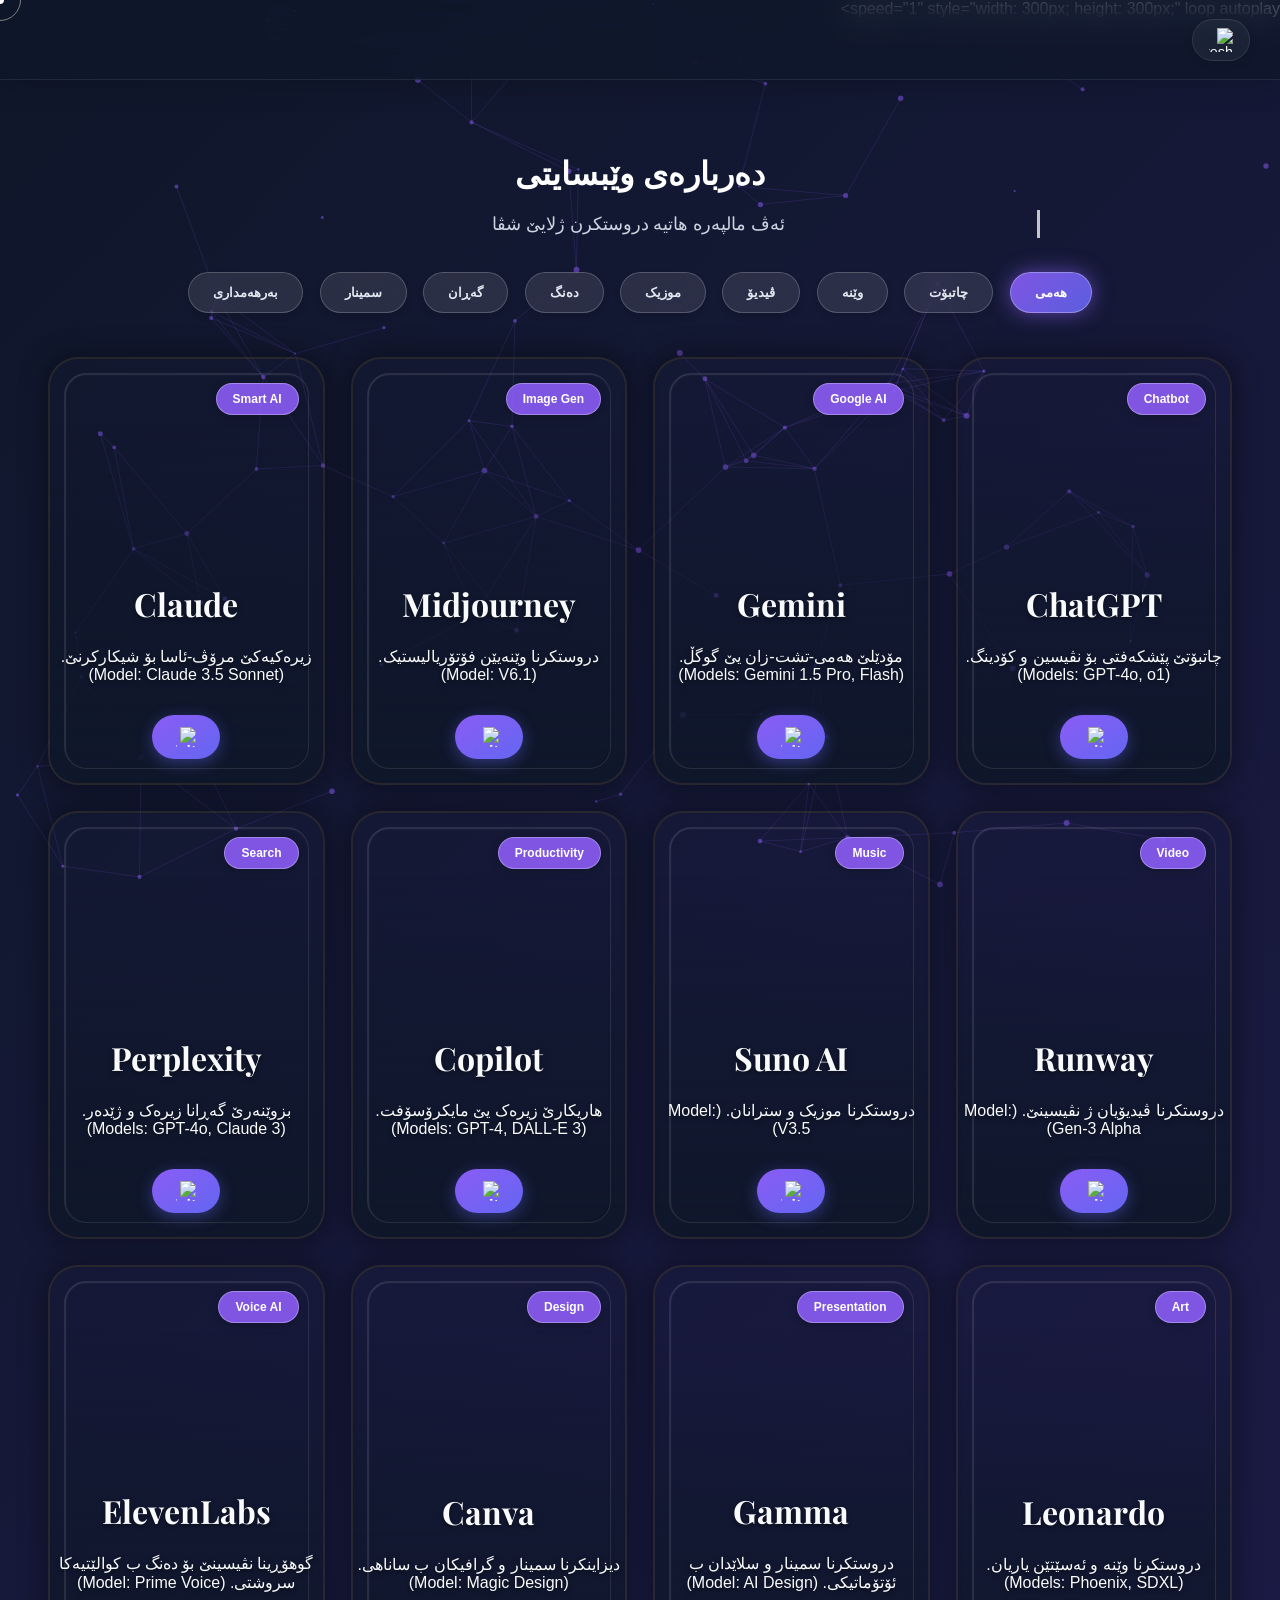
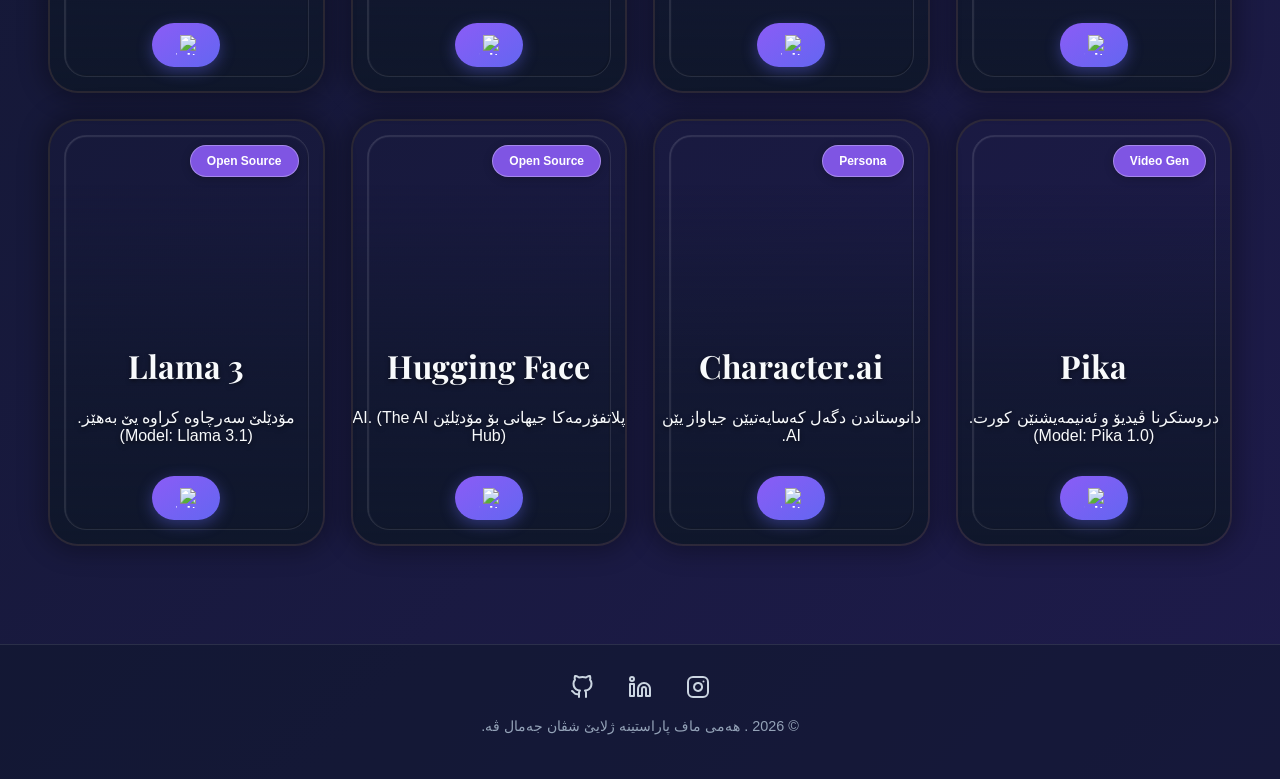
==== desktop.html @ 398ab6cd "Add files via upload" ====
<!DOCTYPE html>
<html lang="ku" dir="rtl">

<head>
    <meta charset="UTF-8">
    <meta name="viewport" content="width=device-width, initial-scale=1.0, maximum-scale=1.0, user-scalable=no">
    <script src="script.js"></script>
    <link rel="manifest" href="manifest.json">
    <title>World AI - Desktop</title>
    <script src="https://unpkg.com/@dotlottie/player-component@latest/dist/dotlottie-player.mjs" type="module"></script>
    <script src="https://unpkg.com/@lottiefiles/dotlottie-wc@0.9.3/dist/dotlottie-wc.js" type="module"></script>
    <!-- زیادکردنی Tailwind و فۆنتەکان -->
    <script src="https://cdn.tailwindcss.com"></script>
    <link
        href="https://fonts.googleapis.com/css2?family=Inter:wght@300;400;500;600;700&family=Playfair+Display:wght@500;600;700&display=swap"
        rel="stylesheet">
    <link rel="stylesheet" href="style.css">
    <script>
    </script>

</head>

<body>

    <!-- Preloader -->
    <div id="preloader">
        speed="1"
        style="width: 300px; height: 300px;"
        loop
        autoplay>
        </dotlottie-player>
    </div>

    <!-- AI Particle Background -->
    <canvas id="ai-network"></canvas>

    <!-- Custom Cursor Elements -->
    <div class="custom-cursor"></div>
    <div class="custom-cursor-dot"></div>

    <section class="hero-section">
        <!-- Refresh Button -->
        <button id="refreshButton" aria-label="Refresh Page" onclick="location.reload();">
            <img src="https://i.ibb.co/LXQCpFkD/wired-lineal-194-refresh-ezgif-com-gif-maker.gif" alt="Refresh"
                style="width: 24px; height: 24px;">
        </button>

        <div class="logo-wrapper">
            <dotlottie-player src="simple ai pulse.json" background="transparent" speed="1" class="main-logo" loop
                autoplay>
            </dotlottie-player>
        </div>
        <!-- دوگمەی سکڕۆڵ بۆ خوارێ -->
        <a href="#main-content" class="lottie-scroll-btn" aria-label="Scroll down">
            <dotlottie-wc src="https://lottie.host/b4286796-062e-4e0d-af72-b40e5ec23207/5Dpyh9bxUW.lottie" autoplay loop
                style="width: 100px; height: 100px;"></dotlottie-wc>
        </a>
    </section>

    <!-- بەشێ وەسفێ و ناڤێ دروستکەری -->
    <section class="about-section">
        <h2>دەربارەی وێبسایتی</h2>
        <p id="about-text" class="typing-text"></p>
    </section>

    <!-- Filter Buttons -->
    <div class="filter-container">
        <button class="filter-btn active" data-filter="all">هەمی</button>
        <button class="filter-btn" data-filter="chatbot">چاتبۆت</button>
        <button class="filter-btn" data-filter="image">وێنە</button>
        <button class="filter-btn" data-filter="video">ڤیدیۆ</button>
        <button class="filter-btn" data-filter="music">موزیک</button>
        <button class="filter-btn" data-filter="voice">دەنگ</button>
        <button class="filter-btn" data-filter="search">گەڕان</button>
        <button class="filter-btn" data-filter="presentation">سمینار</button>
        <button class="filter-btn" data-filter="productivity">بەرهەمداری</button>
    </div>

    <!-- زیادکرنا ID بۆ سکڕۆڵکرنێ -->
    <main id="main-content" class="container">
        <!-- ChatGPT -->
        <a href="https://chat.openai.com" target="_blank"
            style="text-decoration: none; color: inherit; display: block;">
            <div class="card-container" data-category="chatbot"
                style="background-image: url('https://i.ibb.co/QFQDxBwj/Red-And-Yellow-Gudi-Padwa-Sale-Poster.png');"
                -glare="0.2">
                <div class="inner-border-overlay"></div>
                <div class="content-area p-5">
                    <div class="gradient-overlay"></div>
                    <div class="elevation-badge">
                        Chatbot
                    </div>
                    <div class="text-block">
                        <h1 class="font-serif-display text-3xl font-bold mb-2">ChatGPT</h1>
                        <p class="text-sm font-light">چاتبۆتێ پێشکەفتی بۆ نڤیسین و کۆدینگ. (Models: GPT-4o, o1)</p>
                    </div>
                    <div class="tour-button">
                        <img src="https://i.ibb.co/cKQ3c6Wk/click-ezgif-com-gif-maker.gif" alt="Visit"
                            style="width: 20px; height: 20px;">
                    </div>
                </div>
            </div>
        </a>

        <!-- Gemini -->
        <a href="https://gemini.google.com" target="_blank"
            style="text-decoration: none; color: inherit; display: block;">
            <div class="card-container" data-category="chatbot"
                style="background-image: url('https://i.ibb.co/gMsmp7Tw/Red-And-Yellow-Gudi-Padwa-Sale-Poster-1.png');"
                -glare="0.2">
                <div class="inner-border-overlay"></div>
                <div class="content-area p-5">
                    <div class="gradient-overlay"></div>
                    <div class="elevation-badge">Google AI</div>
                    <div class="text-block">
                        <h1 class="font-serif-display text-3xl font-bold mb-2">Gemini</h1>
                        <p class="text-sm font-light">مۆدێلێ هەمی-تشت-زان یێ گوگڵ. (Models: Gemini 1.5 Pro, Flash)</p>
                    </div>
                    <div class="tour-button">
                        <img src="https://i.ibb.co/cKQ3c6Wk/click-ezgif-com-gif-maker.gif" alt="Visit"
                            style="width: 20px; height: 20px;">
                    </div>
                </div>
            </div>
        </a>

        <!-- Midjourney -->
        <a href="https://www.midjourney.com" target="_blank"
            style="text-decoration: none; color: inherit; display: block;">
            <div class="card-container" data-category="image"
                style="background-image: url('https://i.ibb.co/svDHMcWB/Red-And-Yellow-Gudi-Padwa-Sale-Poster-2.png');"
                -glare="0.2">
                <div class="inner-border-overlay"></div>
                <div class="content-area p-5">
                    <div class="gradient-overlay"></div>
                    <div class="elevation-badge">Image Gen</div>
                    <div class="text-block">
                        <h1 class="font-serif-display text-3xl font-bold mb-2">Midjourney</h1>
                        <p class="text-sm font-light">دروستکرنا وێنەیێن فۆتۆریالیستیک. (Model: V6.1)</p>
                    </div>
                    <div class="tour-button">
                        <img src="https://i.ibb.co/cKQ3c6Wk/click-ezgif-com-gif-maker.gif" alt="Visit"
                            style="width: 20px; height: 20px;">
                    </div>
                </div>
            </div>
        </a>

        <!-- Claude -->
        <a href="https://claude.ai" target="_blank" style="text-decoration: none; color: inherit; display: block;">
            <div class="card-container" data-category="chatbot"
                style="background-image: url('https://i.ibb.co/gLSLLc0g/Red-And-Yellow-Gudi-Padwa-Sale-Poster-3.png');"
                -glare="0.2">
                <div class="inner-border-overlay"></div>
                <div class="content-area p-5">
                    <div class="gradient-overlay"></div>
                    <div class="elevation-badge">Smart AI</div>
                    <div class="text-block">
                        <h1 class="font-serif-display text-3xl font-bold mb-2">Claude</h1>
                        <p class="text-sm font-light">زیرەکیەکێ مرۆڤ-ئاسا بۆ شیکارکرنێ. (Model: Claude 3.5 Sonnet)</p>
                    </div>
                    <div class="tour-button">
                        <img src="https://i.ibb.co/cKQ3c6Wk/click-ezgif-com-gif-maker.gif" alt="Visit"
                            style="width: 20px; height: 20px;">
                    </div>
                </div>
            </div>
        </a>

        <!-- Runway -->
        <a href="https://runwayml.com" target="_blank" style="text-decoration: none; color: inherit; display: block;">
            <div class="card-container" data-category="video"
                style="background-image: url('https://i.ibb.co/bRgCy7m4/Red-And-Yellow-Gudi-Padwa-Sale-Poster-5.png');"
                -glare="0.2">
                <div class="inner-border-overlay"></div>
                <div class="content-area p-5">
                    <div class="gradient-overlay"></div>
                    <div class="elevation-badge">Video</div>
                    <div class="text-block">
                        <h1 class="font-serif-display text-3xl font-bold mb-2">Runway</h1>
                        <p class="text-sm font-light">دروستکرنا ڤیدیۆیان ژ نڤیسینێ. (Model: Gen-3 Alpha)</p>
                    </div>
                    <div class="tour-button">
                        <img src="https://i.ibb.co/cKQ3c6Wk/click-ezgif-com-gif-maker.gif" alt="Visit"
                            style="width: 20px; height: 20px;">
                    </div>
                </div>
            </div>
        </a>

        <!-- Suno -->
        <a href="https://suno.com" target="_blank" style="text-decoration: none; color: inherit; display: block;">
            <div class="card-container" data-category="music"
                style="background-image: url('https://i.ibb.co/BKgRkPJ1/Red-And-Yellow-Gudi-Padwa-Sale-Poster-6.png');"
                -glare="0.2">
                <div class="inner-border-overlay"></div>
                <div class="content-area p-5">
                    <div class="gradient-overlay"></div>
                    <div class="elevation-badge">Music</div>
                    <div class="text-block">
                        <h1 class="font-serif-display text-3xl font-bold mb-2">Suno AI</h1>
                        <p class="text-sm font-light">دروستکرنا موزیک و سترانان. (Model: V3.5)</p>
                    </div>
                    <div class="tour-button">
                        <img src="https://i.ibb.co/cKQ3c6Wk/click-ezgif-com-gif-maker.gif" alt="Visit"
                            style="width: 20px; height: 20px;">
                    </div>
                </div>
            </div>
        </a>

        <!-- Copilot -->
        <a href="https://copilot.microsoft.com" target="_blank"
            style="text-decoration: none; color: inherit; display: block;">
            <div class="card-container" data-category="productivity chatbot"
                style="background-image: url('https://i.ibb.co/v46RbtyY/Red-And-Yellow-Gudi-Padwa-Sale-Poster-7.png');"
                -glare="0.2">
                <div class="inner-border-overlay"></div>
                <div class="content-area p-5">
                    <div class="gradient-overlay"></div>
                    <div class="elevation-badge">Productivity</div>
                    <div class="text-block">
                        <h1 class="font-serif-display text-3xl font-bold mb-2">Copilot</h1>
                        <p class="text-sm font-light">هاریکارێ زیرەک یێ مایکرۆسۆفت. (Models: GPT-4, DALL-E 3)</p>
                    </div>
                    <div class="tour-button">
                        <img src="https://i.ibb.co/cKQ3c6Wk/click-ezgif-com-gif-maker.gif" alt="Visit"
                            style="width: 20px; height: 20px;">
                    </div>
                </div>
            </div>
        </a>

        <!-- Perplexity -->
        <a href="https://www.perplexity.ai" target="_blank"
            style="text-decoration: none; color: inherit; display: block;">
            <div class="card-container" data-category="search"
                style="background-image: url('https://i.ibb.co/TBbqkzky/Red-And-Yellow-Gudi-Padwa-Sale-Poster-8.png');"
                -glare="0.2">
                <div class="inner-border-overlay"></div>
                <div class="content-area p-5">
                    <div class="gradient-overlay"></div>
                    <div class="elevation-badge">Search</div>
                    <div class="text-block">
                        <h1 class="font-serif-display text-3xl font-bold mb-2">Perplexity</h1>
                        <p class="text-sm font-light">بزوێنەرێ گەڕانا زیرەک و ژێدەر. (Models: GPT-4o, Claude 3)</p>
                    </div>
                    <div class="tour-button">
                        <img src="https://i.ibb.co/cKQ3c6Wk/click-ezgif-com-gif-maker.gif" alt="Visit"
                            style="width: 20px; height: 20px;">
                    </div>
                </div>
            </div>
        </a>

        <!-- Leonardo.ai -->
        <a href="https://leonardo.ai" target="_blank" style="text-decoration: none; color: inherit; display: block;">
            <div class="card-container" data-category="image"
                style="background-image: url('https://i.ibb.co/35Q2YXv2/Red-And-Yellow-Gudi-Padwa-Sale-Poster-9.png');"
                -glare="0.2">
                <div class="inner-border-overlay"></div>
                <div class="content-area p-5">
                    <div class="gradient-overlay"></div>
                    <div class="elevation-badge">Art</div>
                    <div class="text-block">
                        <h1 class="font-serif-display text-3xl font-bold mb-2">Leonardo</h1>
                        <p class="text-sm font-light">دروستکرنا وێنە و ئەسێتێن یاریان. (Models: Phoenix, SDXL)</p>
                    </div>
                    <div class="tour-button">
                        <img src="https://i.ibb.co/cKQ3c6Wk/click-ezgif-com-gif-maker.gif" alt="Visit"
                            style="width: 20px; height: 20px;">
                    </div>
                </div>
            </div>
        </a>

        <!-- Gamma App -->
        <a href="https://gamma.app" target="_blank" style="text-decoration: none; color: inherit; display: block;">
            <div class="card-container" data-category="presentation productivity"
                style="background-image: url('https://i.ibb.co/Nn2ybZFB/Red-And-Yellow-Gudi-Padwa-Sale-Poster-10.png');"
                -glare="0.2">
                <div class="inner-border-overlay"></div>
                <div class="content-area p-5">
                    <div class="gradient-overlay"></div>
                    <div class="elevation-badge">Presentation</div>
                    <div class="text-block">
                        <h1 class="font-serif-display text-3xl font-bold mb-2">Gamma</h1>
                        <p class="text-sm font-light">دروستکرنا سمینار و سلاێدان ب ئۆتۆماتیکی. (Model: AI Design)</p>
                    </div>
                    <div class="tour-button">
                        <img src="https://i.ibb.co/cKQ3c6Wk/click-ezgif-com-gif-maker.gif" alt="Visit"
                            style="width: 20px; height: 20px;">
                    </div>
                </div>
            </div>
        </a>

        <!-- Canva -->
        <a href="https://www.canva.com" target="_blank" style="text-decoration: none; color: inherit; display: block;">
            <div class="card-container" data-category="presentation image"
                style="background-image: url('https://i.ibb.co/RTCg6S1p/Red-And-Yellow-Gudi-Padwa-Sale-Poster-11.png');"
                -glare="0.2">
                <div class="inner-border-overlay"></div>
                <div class="content-area p-5">
                    <div class="gradient-overlay"></div>
                    <div class="elevation-badge">Design</div>
                    <div class="text-block">
                        <h1 class="font-serif-display text-3xl font-bold mb-2">Canva</h1>
                        <p class="text-sm font-light">دیزاینکرنا سمینار و گرافیکان ب ساناهی. (Model: Magic Design)</p>
                    </div>
                    <div class="tour-button">
                        <img src="https://i.ibb.co/cKQ3c6Wk/click-ezgif-com-gif-maker.gif" alt="Visit"
                            style="width: 20px; height: 20px;">
                    </div>
                </div>
            </div>
        </a>

        <!-- ElevenLabs -->
        <a href="https://elevenlabs.io" target="_blank" style="text-decoration: none; color: inherit; display: block;">
            <div class="card-container" data-category="voice"
                style="background-image: url('https://i.ibb.co/chp8Lx94/Red-And-Yellow-Gudi-Padwa-Sale-Poster-12.png');"
                -glare="0.2">
                <div class="inner-border-overlay"></div>
                <div class="content-area p-5">
                    <div class="gradient-overlay"></div>
                    <div class="elevation-badge">Voice AI</div>
                    <div class="text-block">
                        <h1 class="font-serif-display text-3xl font-bold mb-2">ElevenLabs</h1>
                        <p class="text-sm font-light">گوهۆڕینا نڤیسینێ بۆ دەنگ ب کوالێتیەکا سروشتی. (Model: Prime Voice)
                        </p>
                    </div>
                    <div class="tour-button">
                        <img src="https://i.ibb.co/cKQ3c6Wk/click-ezgif-com-gif-maker.gif" alt="Visit"
                            style="width: 20px; height: 20px;">
                    </div>
                </div>
            </div>
        </a>

        <!-- Pika -->
        <a href="https://pika.art" target="_blank" style="text-decoration: none; color: inherit; display: block;">
            <div class="card-container" data-category="video"
                style="background-image: url('https://i.ibb.co/M5ytj12D/Red-And-Yellow-Gudi-Padwa-Sale-Poster-13.png');"
                -glare="0.2">
                <div class="inner-border-overlay"></div>
                <div class="content-area p-5">
                    <div class="gradient-overlay"></div>
                    <div class="elevation-badge">Video Gen</div>
                    <div class="text-block">
                        <h1 class="font-serif-display text-3xl font-bold mb-2">Pika</h1>
                        <p class="text-sm font-light">دروستکرنا ڤیدیۆ و ئەنیمەیشنێن کورت. (Model: Pika 1.0)</p>
                    </div>
                    <div class="tour-button">
                        <img src="https://i.ibb.co/cKQ3c6Wk/click-ezgif-com-gif-maker.gif" alt="Visit"
                            style="width: 20px; height: 20px;">
                    </div>
                </div>
            </div>
        </a>

        <!-- Character.ai -->
        <a href="https://character.ai" target="_blank" style="text-decoration: none; color: inherit; display: block;">
            <div class="card-container" data-category="chatbot"
                style="background-image: url('https://i.ibb.co/93bbMSTH/Red-And-Yellow-Gudi-Padwa-Sale-Poster-14.png');"
                -glare="0.2">
                <div class="inner-border-overlay"></div>
                <div class="content-area p-5">
                    <div class="gradient-overlay"></div>
                    <div class="elevation-badge">Persona</div>
                    <div class="text-block">
                        <h1 class="font-serif-display text-3xl font-bold mb-2">Character.ai</h1>
                        <p class="text-sm font-light">دانوستاندن دگەل کەسایەتیێن جیاواز یێن AI.</p>
                    </div>
                    <div class="tour-button">
                        <img src="https://i.ibb.co/cKQ3c6Wk/click-ezgif-com-gif-maker.gif" alt="Visit"
                            style="width: 20px; height: 20px;">
                    </div>
                </div>
            </div>
        </a>

        <!-- Hugging Face -->
        <a href="https://huggingface.co" target="_blank" style="text-decoration: none; color: inherit; display: block;">
            <div class="card-container" data-category="productivity search"
                style="background-image: url('https://i.ibb.co/QvV5tRSd/Red-And-Yellow-Gudi-Padwa-Sale-Poster-15.png');"
                -glare="0.2">
                <div class="inner-border-overlay"></div>
                <div class="content-area p-5">
                    <div class="gradient-overlay"></div>
                    <div class="elevation-badge">Open Source</div>
                    <div class="text-block">
                        <h1 class="font-serif-display text-3xl font-bold mb-2">Hugging Face</h1>
                        <p class="text-sm font-light">پلاتفۆرمەکا جیهانی بۆ مۆدێلێن AI. (The AI Hub)</p>
                    </div>
                    <div class="tour-button">
                        <img src="https://i.ibb.co/cKQ3c6Wk/click-ezgif-com-gif-maker.gif" alt="Visit"
                            style="width: 20px; height: 20px;">
                    </div>
                </div>
            </div>
        </a>

        <!-- Meta Llama -->
        <a href="https://www.llama.com" target="_blank" style="text-decoration: none; color: inherit; display: block;">
            <div class="card-container" data-category="chatbot"
                style="background-image: url('https://i.ibb.co/rGyfK2nC/Red-And-Yellow-Gudi-Padwa-Sale-Poster-16.png');"
                -glare="0.2">
                <div class="inner-border-overlay"></div>
                <div class="content-area p-5">
                    <div class="gradient-overlay"></div>
                    <div class="elevation-badge">Open Source</div>
                    <div class="text-block">
                        <h1 class="font-serif-display text-3xl font-bold mb-2">Llama 3</h1>
                        <p class="text-sm font-light">مۆدێلێ سەرچاوە کراوە یێ بەهێز. (Model: Llama 3.1)</p>
                    </div>
                    <div class="tour-button">
                        <img src="https://i.ibb.co/cKQ3c6Wk/click-ezgif-com-gif-maker.gif" alt="Visit"
                            style="width: 20px; height: 20px;">
                    </div>
                </div>
            </div>
        </a>
    </main>

    <!-- Scroll to Top Button -->
    <button id="scrollTopBtn" title="Go to top">
        <svg xmlns="http://www.w3.org/2000/svg" width="24" height="24" viewBox="0 0 24 24" fill="none"
            stroke="currentColor" stroke-width="2" stroke-linecap="round" stroke-linejoin="round">
            <path d="m18 15-6-6-6 6" />
        </svg>
    </button>

    <!-- Site Footer -->
    <footer class="site-footer">
        <div class="social-links">
            <a href="https://www.instagram.com/iamshvan.26/" target="_blank" aria-label="Instagram">
                <svg xmlns="http://www.w3.org/2000/svg" width="24" height="24" viewBox="0 0 24 24" fill="none"
                    stroke="currentColor" stroke-width="2" stroke-linecap="round" stroke-linejoin="round">
                    <rect x="2" y="2" width="20" height="20" rx="5" ry="5"></rect>
                    <path d="M16 11.37A4 4 0 1 1 12.63 8 4 4 0 0 1 16 11.37z"></path>
                    <line x1="17.5" y1="6.5" x2="17.51" y2="6.5"></line>
                </svg>
            </a>
            <a href="https://www.linkedin.com/in/shvan-jamal-b785a63b5" target="_blank" aria-label="LinkedIn">
                <svg xmlns="http://www.w3.org/2000/svg" width="24" height="24" viewBox="0 0 24 24" fill="none"
                    stroke="currentColor" stroke-width="2" stroke-linecap="round" stroke-linejoin="round">
                    <path d="M16 8a6 6 0 0 1 6 6v7h-4v-7a2 2 0 0 0-2-2 2 2 0 0 0-2 2v7h-4v-7a6 6 0 0 1 6-6z"></path>
                    <rect x="2" y="9" width="4" height="12"></rect>
                    <circle cx="4" cy="4" r="2"></circle>
                </svg>
            </a>
            <a href="https://github.com/shivanjamal" target="_blank" aria-label="GitHub">
                <svg xmlns="http://www.w3.org/2000/svg" width="24" height="24" viewBox="0 0 24 24" fill="none"
                    stroke="currentColor" stroke-width="2" stroke-linecap="round" stroke-linejoin="round">
                    <path
                        d="M9 19c-5 1.5-5-2.5-7-3m14 6v-3.87a3.37 3.37 0 0 0-.94-2.61c3.14-.35 6.44-1.54 6.44-7A5.44 5.44 0 0 0 20 4.77 5.07 5.07 0 0 0 19.91 1S18.73.65 16 2.48a13.38 13.38 0 0 0-7 0C6.27.65 5.09 1 5.09 1A5.07 5.07 0 0 0 5 4.77a5.44 5.44 0 0 0-1.5 3.78c0 5.42 3.3 6.61 6.44 7A3.37 3.37 0 0 0 9 18.13V22">
                    </path>
                </svg>
            </a>
        </div>
        <p class="copyright-text">
            &copy; 2026 . هەمی ماف پاراستینە ژلایێ شڤان جەمال ڤە.
        </p>
    </footer>

    <script>
        // Filter Logic
        document.addEventListener('DOMContentLoaded', () => {
            const filterButtons = document.querySelectorAll('.filter-btn');
            const aiCards = document.querySelectorAll('.card-container');

            filterButtons.forEach(button => {
                button.addEventListener('click', () => {
                    filterButtons.forEach(btn => btn.classList.remove('active'));
                    button.classList.add('active');

                    const filter = button.getAttribute('data-filter');

                    aiCards.forEach(card => {
                        const category = card.getAttribute('data-category');

                        // لابردنا کلاسێ ئەنیمەیشنێ دا جارەکا دی کار بکەت
                        card.classList.remove('fade-in');

                        if (filter === 'all' || (category && category.includes(filter))) {
                            card.style.display = 'block';
                            void card.offsetWidth; // Trigger Reflow (Reset Animation)
                            card.classList.add('fade-in');
                        } else {
                            card.style.display = 'none';
                        }
                    });
                });
            });
        });

        // --- AI Network Animation ---
        const canvas = document.getElementById('ai-network');
        const ctx = canvas.getContext('2d');
        let width, height;
        let particles = [];

        function init() {
            width = window.innerWidth;
            height = window.innerHeight;
            canvas.width = width;
            canvas.height = height;
            particles = [];
            const numParticles = width < 768 ? 50 : 100; // کەمتر بۆ مۆبایل

            for (let i = 0; i < numParticles; i++) {
                particles.push({
                    x: Math.random() * width,
                    y: Math.random() * height,
                    vx: (Math.random() - 0.5) * 0.5,
                    vy: (Math.random() - 0.5) * 0.5,
                    size: Math.random() * 2 + 1
                });
            }
        }

        function animate() {
            ctx.clearRect(0, 0, width, height);
            ctx.fillStyle = 'rgba(139, 92, 246, 0.5)'; // ڕەنگی مۆر
            ctx.strokeStyle = 'rgba(139, 92, 246, 0.15)';

            particles.forEach((p, i) => {
                p.x += p.vx;
                p.y += p.vy;

                if (p.x < 0 || p.x > width) p.vx *= -1;
                if (p.y < 0 || p.y > height) p.vy *= -1;

                ctx.beginPath();
                ctx.arc(p.x, p.y, p.size, 0, Math.PI * 2);
                ctx.fill();

                for (let j = i + 1; j < particles.length; j++) {
                    const p2 = particles[j];
                    const dx = p.x - p2.x;
                    const dy = p.y - p2.y;
                    const dist = Math.sqrt(dx * dx + dy * dy);

                    if (dist < 120) {
                        ctx.beginPath();
                        ctx.moveTo(p.x, p.y);
                        ctx.lineTo(p2.x, p2.y);
                        ctx.stroke();
                    }
                }
            });
            requestAnimationFrame(animate);
        }

        window.addEventListener('resize', init);
        init();
        animate();

        // --- Parallax Background Effect ---
        window.addEventListener('scroll', () => {
            const scrollPosition = window.scrollY;
            if (canvas) {
                canvas.style.transform = `translateY(${scrollPosition * 0.4}px)`;
            }
        });

        // --- Custom Cursor Logic ---
        const cursor = document.querySelector('.custom-cursor');
        const cursorDot = document.querySelector('.custom-cursor-dot');

        document.addEventListener('mousemove', (e) => {
            // جوڵەی ماوس
            cursor.style.left = e.clientX + 'px';
            cursor.style.top = e.clientY + 'px';

            cursorDot.style.left = e.clientX + 'px';
            cursorDot.style.top = e.clientY + 'px';
        });

        // گەورەبوون دەمێ دچیتە سەر لینکان
        document.querySelectorAll('a, button, .card-container, .filter-btn').forEach(item => {
            item.addEventListener('mouseenter', () => {
                cursor.style.transform = 'translate(-50%, -50%) scale(1.8)';
                cursor.style.backgroundColor = 'rgba(255, 255, 255, 0.1)';
            });
            item.addEventListener('mouseleave', () => {
                cursor.style.transform = 'translate(-50%, -50%) scale(1)';
                cursor.style.backgroundColor = 'transparent';
            });
        });

        // --- Typewriter Effect ---
        document.addEventListener('DOMContentLoaded', () => {
            const typewriterElement = document.getElementById('about-text');
            if (typewriterElement) {
                const textToType = 'ئەڤ مالپەرە هاتیە دروستکرن ژلایێ <span class="shvan-name">شڤان جەمال</span> ڤە. ئارمانجا مە ئەوە ئەم باشترین و نویترین ئامرازێن زیرەکییا دەستکرد (AI) کۆمبکەین و پێشکێشی هەوە بکەین داکو ب ساناهی مفای ژێ ببینن د کارێن خۆ یێن ڕۆژانە دا.';
                let charIndex = 0;

                function type() {
                    if (charIndex < textToType.length) {
                        if (textToType.charAt(charIndex) === '<') {
                            const closingTagIndex = textToType.indexOf('>', charIndex);
                            typewriterElement.innerHTML += textToType.substring(charIndex, closingTagIndex + 1);
                            charIndex = closingTagIndex + 1;
                        } else {
                            typewriterElement.innerHTML += textToType.charAt(charIndex);
                            charIndex++;
                        }
                        setTimeout(type, 40); // Lezahiya nivîsînê
                    } else {
                        typewriterElement.classList.remove('typing-text'); // Rakirina cursor piştî nivîsînê
                    }
                }

                const observer = new IntersectionObserver((entries) => {
                    entries.forEach(entry => {
                        if (entry.isIntersecting) {
                            type();
                            observer.unobserve(entry.target);
                        }
                    });
                }, { threshold: 0.5 });
                observer.observe(typewriterElement);
            }
        });

        // --- Scroll to Top Logic ---
        const scrollTopBtn = document.getElementById("scrollTopBtn");

        window.addEventListener('scroll', () => {
            if (document.body.scrollTop > 300 || document.documentElement.scrollTop > 300) {
                scrollTopBtn.classList.add("show");
            } else {
                scrollTopBtn.classList.remove("show");
            }
        });

        scrollTopBtn.addEventListener("click", () => {
            window.scrollTo({
                top: 0,
                behavior: "smooth"
            });
        });

        // Refresh Button Logic
        document.addEventListener('DOMContentLoaded', () => {
            const refreshButton = document.getElementById('refreshButton');

            refreshButton.addEventListener('click', () => {
                location.reload();
            });
        });

        // --- Reveal on Scroll Logic ---
        function revealCards() {
            const cards = document.querySelectorAll('.card-container');

            cards.forEach(card => {
                const cardTop = card.getBoundingClientRect().top;
                const windowHeight = window.innerHeight;

                if (cardTop < windowHeight - 150) { // 150px ژ خوارێ
                    card.classList.add('revealed');
                }
            });
        }

        window.addEventListener('scroll', revealCards);
        window.addEventListener('load', revealCards); // بۆ ئەوەی دەستپێکێ ژی کار بکەت

    </script>
</body>

</html>
---- style.css ----
html {
    scroll-behavior: smooth; /* بۆ جوڵەی نەرمی سکڕۆڵ */
}

body {
    background: linear-gradient(135deg, #0f172a 0%, #1e1b4b 100%); /* پاشبنمایێ گرێدیەنت */
    color: white;
    margin: 0;
    font-family: 'Segoe UI', Tahoma, sans-serif;
    overflow-x: hidden;
    /* ڕێگری ل دیارکرنا نڤیسینان */
    -webkit-user-select: none; /* Safari */
    -ms-user-select: none; /* IE 10+ */
    user-select: none; /* Standard syntax */
    touch-action: pan-y; /* ڕێگری ل زوومکرنێ دکەت لسەر مۆبایلێ */
}

/* --- Particle Background --- */
#ai-network {
    position: fixed;
    top: 0;
    left: 0;
    width: 100%;
    height: 100%;
    z-index: -1; /* دەچێتە پشتەوەی هەموو شتێک */
    pointer-events: none; /* ڕێگری لە کلیک ناکات */
}

/* پشکا لۆگۆی دکەتە سەنتەر */
.hero-section {
    height: 80px; /* کرە ناڤبارەکێ کورت */
    position: fixed; /* جێگیرکرن ل سەرێ لاپەڕی */
    top: 0;
    left: 0;
    width: 100%;
    display: flex;
    justify-content: space-between; /* لایێ چەپێ و ڕاستێ */
    align-items: center; 
    padding: 0 40px;
    background: rgba(15, 23, 42, 0.65); /* پاشبنمایێ تاریکتر بۆ شوشەیی */
    backdrop-filter: blur(16px);
    -webkit-backdrop-filter: blur(16px);
    border-bottom: 1px solid rgba(255, 255, 255, 0.08); /* هێڵێکی ناسک */
    box-shadow: 0 4px 30px rgba(0, 0, 0, 0.2); /* سێبەری مۆدێرن */
    transition: all 0.4s ease; /* جوڵەی نەرم بۆ بچووکبوونەوە */
    z-index: 1000;
    box-sizing: border-box;
}

/* ستایل بۆ wrapperـێ لۆگۆی */
.logo-wrapper {
    display: flex;
    flex-direction: row; /* تەنیشت یەک */
    align-items: center; 
    gap: 15px;
}

/* قەبارێ لۆگۆی */
/* ستایل بۆ لۆگۆ */
.main-logo {
    width: 50px; /* بچووککرنا لۆگۆی */
    height: 50px;
    transition: all 0.4s ease;
}

/* دیزاینا ناڤێ مالپەری */

/* ستایل بۆ ناڤێ مالپەری */
.site-title {
    font-size: 1.5rem;
        margin-top: 0;
    background: linear-gradient(90deg, #c084fc, #6366f1);
    -webkit-background-clip: text;
    background-clip: text;
    -webkit-text-fill-color: transparent;
    text-shadow: 0 0 30px rgba(139, 92, 246, 0.3);
    font-weight: bold;
    transition: all 0.4s ease;
    position: relative; /* پێویستە بۆ جێگیرکردنی Glitch Layers */
    
}




/* --- دوگمەی سکڕۆڵ بۆ خوا��ێ --- */
.lottie-scroll-btn {
    position: absolute;
    bottom: 20px;
    left: 50%;
    transform: translateX(-50%);
    width: 100px;
    height: 100px;
    display: flex;
    align-items: center;
    justify-content: center;
    display: none; /* ڤەشارتنا دوگمەیێ سکڕۆڵ */
}

/* کارتێن خوارێ */
.container {
    display: grid;
    grid-template-columns: repeat(auto-fit, minmax(250px, 1fr));
    gap: 30px;
    padding: 30px 50px 50px 50px;
    perspective: 1000px;
}

/* --- ستایلێ بەشێ دەربارەی (About Section) --- */
.about-section {
    padding: 110px 20px 10px 20px; /* Padding-top بۆ ئەوەی نەچێتە ژێر ناڤبار */
    text-align: center;
    max-width: 800px;
    margin: 0 auto;
}
.about-section h2 {
    font-size: 2rem;
    margin-bottom: 15px;
    color: #fff;
    font-weight: bold;
}
.about-section p {
    color: #cbd5e1;
   font-size: 1.1rem;
    line-height: 1.6;
}
.shvan-name {
    color: #8b5cf6;
    font-weight: bold;
    text-shadow: 0 0 10px rgba(139, 92, 246, 0.4);
}

/* --- Filter Buttons Style --- */
.filter-container {
    text-align: center;
    margin-bottom: 10px;
    padding: 0 20px;
}
.filter-btn {
    background: rgba(255, 255, 255, 0.1);
    backdrop-filter: blur(10px);
    -webkit-backdrop-filter: blur(10px);
    border: 1px solid rgba(255, 255, 255, 0.2);
    color: #e2e8f0;
    padding: 12px 24px;
    margin: 6px;
    border-radius: 30px;
    cursor: pointer;
    font-weight: 600;
    transition: all 0.3s cubic-bezier(0.4, 0, 0.2, 1);
    box-shadow: 0 4px 6px rgba(0, 0, 0, 0.1);
}
.filter-btn:hover {
    background: rgba(255, 255, 255, 0.25);
    border-color: rgba(255, 255, 255, 0.5);
    transform: translateY(-2px);
    color: white;
    box-shadow: 0 8px 15px rgba(0, 0, 0, 0.2);
}
.filter-btn.active {
    background: linear-gradient(135deg, rgba(139, 92, 246, 0.9), rgba(99, 102, 241, 0.9));
    color: white;
    border-color: rgba(255, 255, 255, 0.3);
    box-shadow: 0 0 20px rgba(139, 92, 246, 0.6);
}

/* --- New 3D Card Styles --- */
.font-serif-display {
    font-family: 'Playfair Display', serif;
}

.card-container {
    position: relative;
    display: block;
    width: 100%;
    /* max-width: 380px; لابردنی سنوور بۆ ئەوەی لە گریددا باش دەربکەوێت */
    aspect-ratio: 9 / 14; /* درێژی کارتەکە */
    border-radius: 1.75rem;
    overflow: hidden;
    background-size: cover;
    background-position: center;
    box-shadow:
        0 0 0 2px rgba(255, 214, 102, 0.1), /* بۆردەری تەنک */
        0 0 25px 8px rgba(0, 0, 0, 0.3);
    transform-style: preserve-3d;
    cursor: pointer;
    will-change: box-shadow, background-size;
    transition: box-shadow 0.3s ease; /* خێراتر بۆ جوڵەی سێبەر */
}

.card-container:hover {
    box-shadow:
        0 0 0 3px rgba(139, 92, 246, 0.6), /* ڕەنگی مۆر بۆ هۆڤەر */
        0 0 35px 12px rgba(139, 92, 246, 0.25);
}

.card-container:active {
    box-shadow:
        0 0 0 4px rgba(139, 92, 246, 1), /* گەشتر لە کاتی کلیک */
        0 0 50px 20px rgba(139, 92, 246, 0.6); /* ڕووناکیەکە زیاتر دەبێت */
}

.inner-border-overlay {
    position: absolute;
    inset: 14px;
    border-radius: 1.375rem;
    pointer-events: none;
    z-index: 10;
    box-shadow:
        inset 0.5px 0.5px 1.5px rgba(255, 255, 255, 0.2),
        inset -1px -1px 1px rgba(0, 0, 0, 0.2);
    transform: translateZ(30px);
    border: 1px solid rgba(255, 255, 255, 0.1);
}

.content-area {
    position: absolute;
    inset: 0;
    display: flex;
    flex-direction: column;
    justify-content: flex-end;
    z-index: 5;
    transform: translateZ(60px);
}

.gradient-overlay {
    position: absolute;
    bottom: 0; left: 0; right: 0;
    height: 85%;
    background: linear-gradient(to top, rgba(15, 23, 42, 0.95) 0%, rgba(15, 23, 42, 0.6) 50%, transparent 100%);
    pointer-events: none;
    z-index: -1;
}

.elevation-badge {
    position: absolute;
    top: 1.5rem;
    right: 1.5rem;
    background: rgba(139, 92, 246, 0.9); /* ڕەنگی مۆر */
    border-radius: 9999px;
    padding: 0.5rem 1rem;
    color: white;
    font-size: 0.75rem;
    font-weight: 600;
    box-shadow: 0 2px 10px rgba(0, 0, 0, 0.2);
    transform: translateZ(50px);
    border: 1px solid rgba(255, 255, 255, 0.3);
}

.text-block {
    color: #f8fafc;
    text-align: center;
    text-shadow: 0 2px 4px rgba(0,0,0,0.5);
    transform: translateZ(25px);
    margin-bottom: 15px;
}

.tour-button {
    position: relative;
    z-index: 20;
    background: linear-gradient(145deg, #8b5cf6, #6366f1);
    color: white;
    font-weight: 600;
    padding: 0.75rem 1.5rem;
    border-radius: 9999px;
    text-align: center;
    text-decoration: none;
    width: auto;
    margin: 0 auto 1.5rem auto;
    transition: all 0.3s ease;
    box-shadow: 0 4px 15px rgba(99, 102, 241, 0.4);
    transform: translateZ(40px);
    display: flex;
    align-items: center;
    justify-content: center;
    gap: 0.5rem;
}

.tour-button:hover {
    transform: translateZ(40px) scale(1.05);
    box-shadow: 0 6px 20px rgba(139, 92, 246, 0.6);
}

/* --- ستایلێن تایبەت بۆ مۆبایلان --- */
@media (max-width: 768px) {
    .container {
        padding: 30px 15px 50px 15px;
        grid-template-columns: 1fr; /* ١ کارت د هەر ڕێزەکێ دا بۆ دیزاینەکا جوانتر و ڕوونتر */
        gap: 20px; /* زێدەکرنا بۆشایی */
    }

    .hero-section {
        padding: 0 15px; /* بچووککرنەوەی پەراوێزی ناڤبار بۆ شاشەی مۆبایل */
    }

    /* بچووککرنا قەبارێ لۆگۆی و ناڤی بۆ مۆبایلێ */
    .main-logo {
        width: 40px;
        height: 40px;
    }
    .site-title {
        font-size: 1.2rem;
    }

    /* گونجاندنا نڤیسینێن ناڤ کارتان دا */
    .text-block h1 {
        font-size: 2rem; /* ناڤێ کارتی */
    }
    .text-block p {
        font-size: 0.95rem; /* وەسف */
    }
    .tour-button {
        padding: 0.7rem 1.4rem;
        font-size: 0.95rem;
    }
    .elevation-badge {
        padding: 0.5rem 1rem;
        font-size: 0.75rem;
    }

    .about-section h2 {
        font-size: 1.5rem;
    }
    .about-section p {
        font-size: 0.9rem;
    }

    .filter-container {
        display: flex;
        overflow-x: auto; /* Allow horizontal scrolling */
        padding-bottom: 10px;
        touch-action: pan-x;
        justify-content: flex-start;
        -ms-overflow-style: none; /* IE and Edge */
        scrollbar-width: none; /* Firefox */
    }
    
    .filter-container::-webkit-scrollbar {
        display: none; /* Chrome, Safari and Opera */
    }
    
    .filter-btn {
        flex-shrink: 0; /* ڕێگری لە بچووکبوونەوەی دوگمەکان دەگرێت */
        white-space: nowrap; /* ڕێگری لە دابەزینی ئاستی دەق */
        margin: 0 6px; /* پاراستنی مەودای یەکسان */
    }
}

/* --- Animation Keyframes --- */
@keyframes fadeIn {
    from {
        opacity: 0;
        transform: scale(0.95) translateY(20px);
    }
    to {
        opacity: 1;
        transform: scale(1) translateY(0);
    }
}

    .card-container {
        opacity: 0; /* کارت دەستپێکێ ڤەشێرە */
        transform: translateY(50px); /* ب 50px ژ جهێ خۆ یێ ئاسایی دەرخە */
        transition: all 0.8s ease; /* ترانزەیشن بۆ جوڵەیەکا نەرم */
    }

.card-container.revealed { opacity: 1; transform: translateY(0); }

.fade-in {
    animation: fadeIn 0.5s ease forwards;
}

/* --- Glitch Effect Animation --- */
.site-title::before,
.site-title::after {
    content: attr(data-text);
    position: absolute;
    top: 0;
    left: 0;
    width: 100%;
    height: 100%;
    background: transparent;
}

.site-title::before {
    left: 2px;
    text-shadow: -2px 0 #ff00c1;
    clip: rect(44px, 450px, 56px, 0);
    animation: glitch-anim-1 5s infinite linear alternate-reverse;
    -webkit-text-fill-color: #ff00c1;
}

.site-title::after {
    left: -2px;
    text-shadow: -2px 0 #00fff9;
    clip: rect(44px, 450px, 56px, 0);
    animation: glitch-anim-2 5s infinite linear alternate-reverse;
    -webkit-text-fill-color: #00fff9;
}

@keyframes glitch-anim-1 {
    0% { clip: rect(2px, 9999px, 10px, 0); }
    20% { clip: rect(25px, 9999px, 30px, 0); }
    40% { clip: rect(5px, 9999px, 15px, 0); }
    60% { clip: rect(15px, 9999px, 20px, 0); }
    80% { clip: rect(10px, 9999px, 35px, 0); }
    100% { clip: rect(30px, 9999px, 5px, 0); }
}

@keyframes glitch-anim-2 {
    0% { clip: rect(15px, 9999px, 35px, 0); }
    20% { clip: rect(35px, 9999px, 15px, 0); }
    40% { clip: rect(5px, 9999px, 25px, 0); }
    60% { clip: rect(25px, 9999px, 10px, 0); }
    80% { clip: rect(10px, 9999px, 40px, 0); }
    100% { clip: rect(40px, 9999px, 5px, 0); }
}

/* --- Typewriter Effect --- */
.typing-text {
    border-right: 3px solid rgba(255, 255, 255, 0.75);
    animation: blink-caret 0.75s step-end infinite;
    min-height: 1.6em; /* Prevent collapsing before text appears */
}

@keyframes blink-caret {
    from, to { border-color: transparent; }
    50% { border-color: rgba(255, 255, 255, 0.75); }
}

/* --- Custom Cursor (Desktop Only) --- */

/* --- Custom Cursor (Desktop Only) --- */
@media (min-width: 769px) {
    body {
        cursor: none; /* ڤەشارتنا ماوسێ ئاسایی */
    }

    .custom-cursor {
        position: fixed;
        top: 0;
        left: 0;
        width: 40px;
        height: 40px;
        border: 1px solid rgba(255, 255, 255, 0.5);
        border-radius: 50%;
        pointer-events: none;
        z-index: 9999;
        transform: translate(-50%, -50%);
        transition: width 0.2s, height 0.2s, background-color 0.2s, transform 0.1s;
        mix-blend-mode: difference; /* ڕەنگی جیاواز ددەت ل سەر پاشبنمایێن سپی/ڕەش */
    }

    .custom-cursor-dot {
        position: fixed;
        top: 0;
        left: 0;
        width: 8px;
        height: 8px;
        background-color: white;
        border-radius: 50%;
        pointer-events: none;
        z-index: 10000;
        transform: translate(-50%, -50%);
    }
}

/* --- Site Footer --- */
.site-footer {
    background-color: rgba(15, 23, 42, 0.5);
    border-top: 1px solid rgba(255, 255, 255, 0.1);
    text-align: center;
    padding: 30px 20px;
    margin-top: 50px;
}

.social-links {
    margin-bottom: 15px;
}

.social-links a {
    display: inline-block;
    margin: 0 15px;
    color: #cbd5e1;
    transition: color 0.3s ease, transform 0.3s ease;
}

.social-links a:hover {
    color: #8b5cf6;
    transform: scale(1.2);
}

.copyright-text {
    color: #94a3b8;
    font-size: 0.9rem;
}


/* ------------------------------------------------ */




/* --- Scroll to Top Button --- */
#scrollTopBtn {
    position: fixed;
    bottom: 30px;
    right: 30px;
    z-index: 999;
    border: none;
    background-color: #8b5cf6;
    color: white;
    cursor: pointer;
    padding: 12px;
    border-radius: 50%;
    transition: all 0.4s ease;
    opacity: 0;
    visibility: hidden;
    transform: translateY(20px);
    box-shadow: 0 4px 15px rgba(139, 92, 246, 0.4);
    display: flex;
    align-items: center;
    justify-content: center;
}

#scrollTopBtn.show {
    opacity: 1;
    visibility: visible;
    transform: translateY(0);
}

#scrollTopBtn:hover {
    background-color: #7c3aed;
    transform: translateY(-5px);
    box-shadow: 0 6px 20px rgba(139, 92, 246, 0.6);
}

/* --- Zoom Alert Box --- */
#zoom-alert {
    position: fixed;
    top: 50%;
    left: 50%;
    transform: translate(-50%, -50%);
    background-color: rgba(15, 23, 42, 0.95);
    border: 1px solid #ef4444; /* ڕەنگێ سور بۆ ئاگەهدارکرنێ */
    color: white;
    padding: 20px 30px;
    border-radius: 12px;
    z-index: 10002;
    text-align: center;
    box-shadow: 0 10px 25px rgba(0,0,0,0.5);
    opacity: 0;
    visibility: hidden;
    transition: opacity 0.3s ease, visibility 0.3s ease;
    pointer-events: none;
    font-weight: bold;
    font-size: 1.1rem;
}

#zoom-alert.show {
    opacity: 1;
        padding: 20px 30px;

    visibility: visible;
}


/* ستایل بۆ دوگمێ ڕیفرێشێ */
#refreshButton {
    background: rgba(255, 255, 255, 0.05); /* زۆر کاڵ بۆ دیزاینی مۆدێرن */
    backdrop-filter: blur(12px);
    -webkit-backdrop-filter: blur(12px);
    border: 1px solid rgba(255, 255, 255, 0.1);
    color: #f8fafc;
    padding: 8px 16px;
    margin-left: 0; /* پێویست ناکات بەهۆی space-between */
    border-radius: 9999px; /* شێوەی خڕ (Pill Shape) */
    cursor: pointer;
    font-weight: 500;
    font-size: 0.9rem;
    transition: all 0.3s cubic-bezier(0.4, 0, 0.2, 1);
    box-shadow: 0 2px 8px rgba(0, 0, 0, 0.15);
    display: flex;
    align-items: center;
    gap: 8px;
}

#refreshButton:hover {
    background: rgba(255, 255, 255, 0.15);
    border-color: rgba(139, 92, 246, 0.5); /* ڕەنگی مۆر بۆ هۆڤەر */
    transform: translateY(-2px);
    color: white;
    box-shadow: 0 4px 15px rgba(139, 92, 246, 0.3);
}

#refreshButton:active {
    transform: translateY(0);
    box-shadow: 0 2px 8px rgba(139, 92, 246, 0.3);
}



/* --- دوگمەی سکڕۆڵ بۆ خوارێ --- */
.lottie-scroll-btn {
    position: absolute;
    bottom: 20px;
    left: 50%;
    transform: translateX(-50%);
    width: 100px;
    height: 100px;
    display: flex;
    align-items: center;
    justify-content: center;
    display: none;
}




    
.site-title {
  display:none;
}

.hero-section {
    padding: 0 30px;
}
.progress {
    height: 100%;
    width: 0;
        background: repeating-linear-gradient(
      45deg,
      #8b5cf6,
      #8b5cf6 10px,
      #7c3aed 10px,
      #7c3aed 20px
    );
    transition: width 0.2s ease;
}
.progress {
    height: 100%;
    width: 0;
    background: linear-gradient(to right, #8b5cf6, #6366f1); /* Added a gradient */
    transition: width 0.2s ease;
}
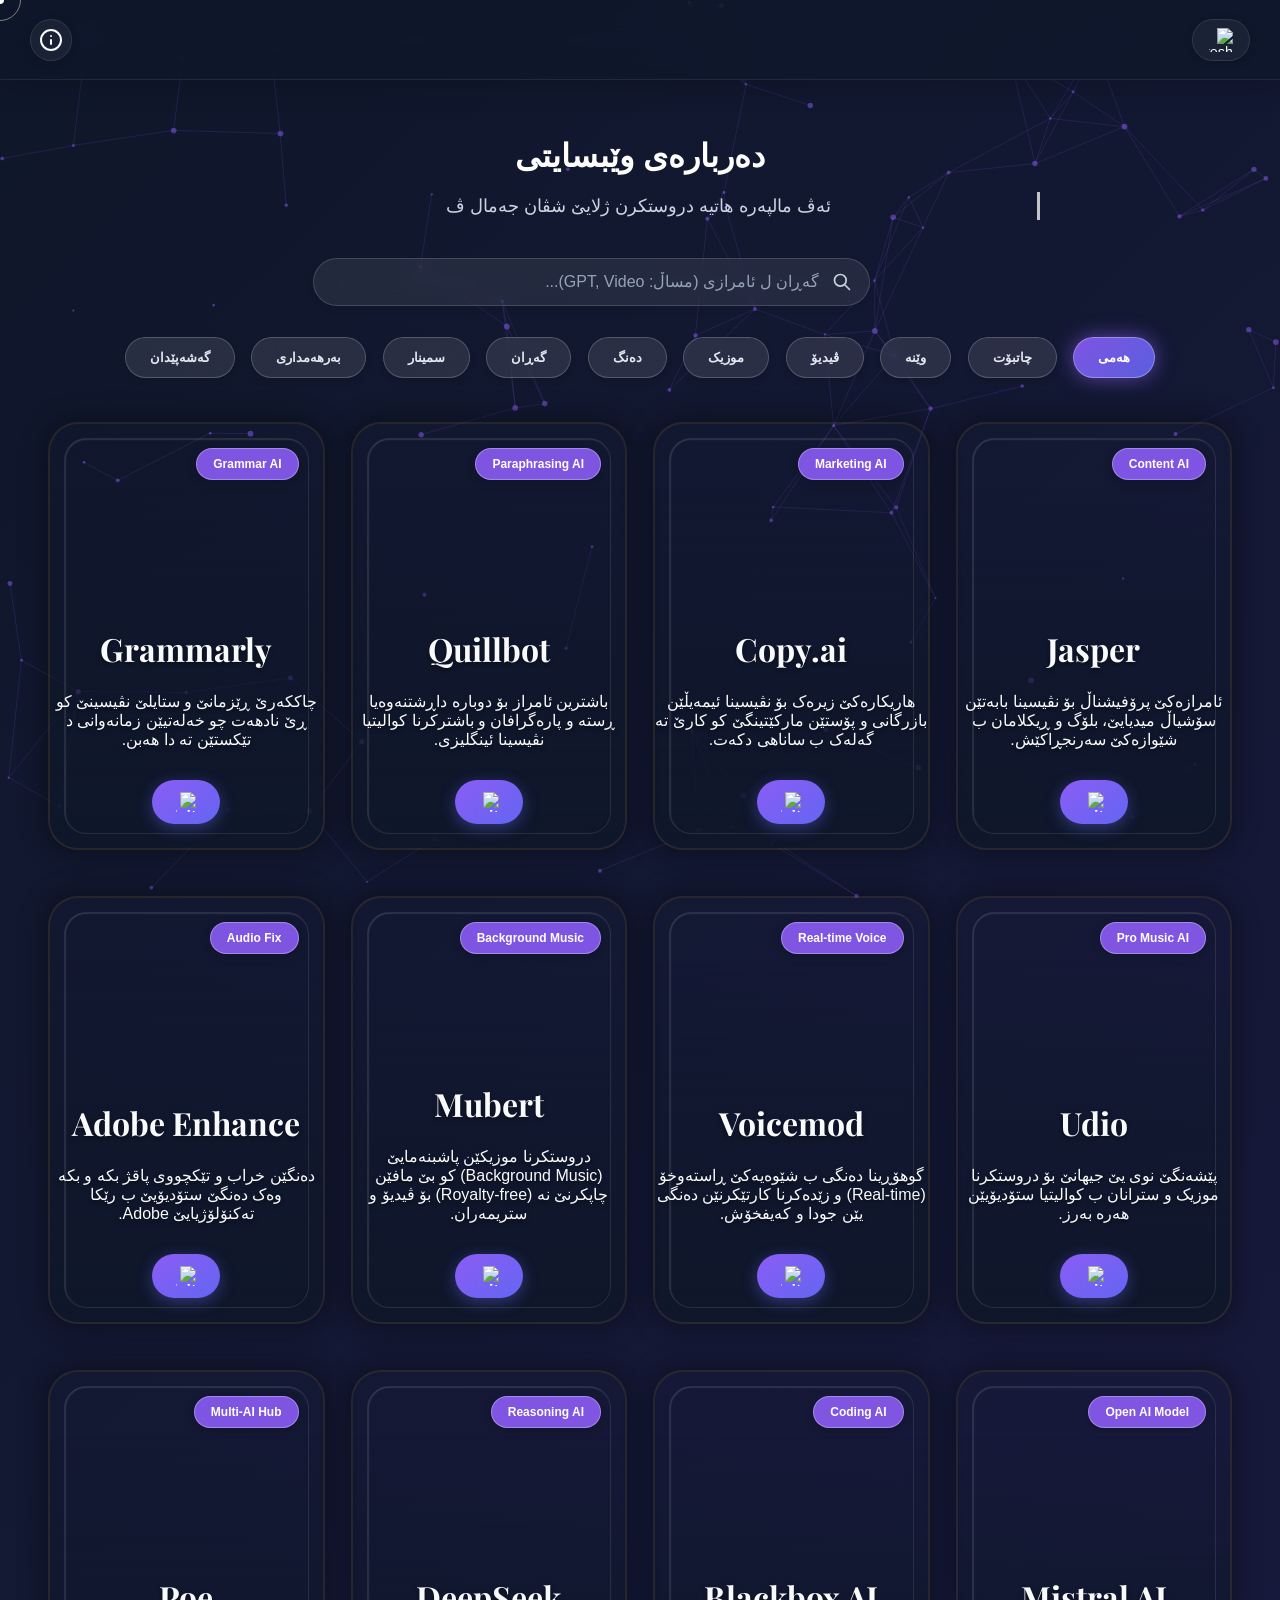
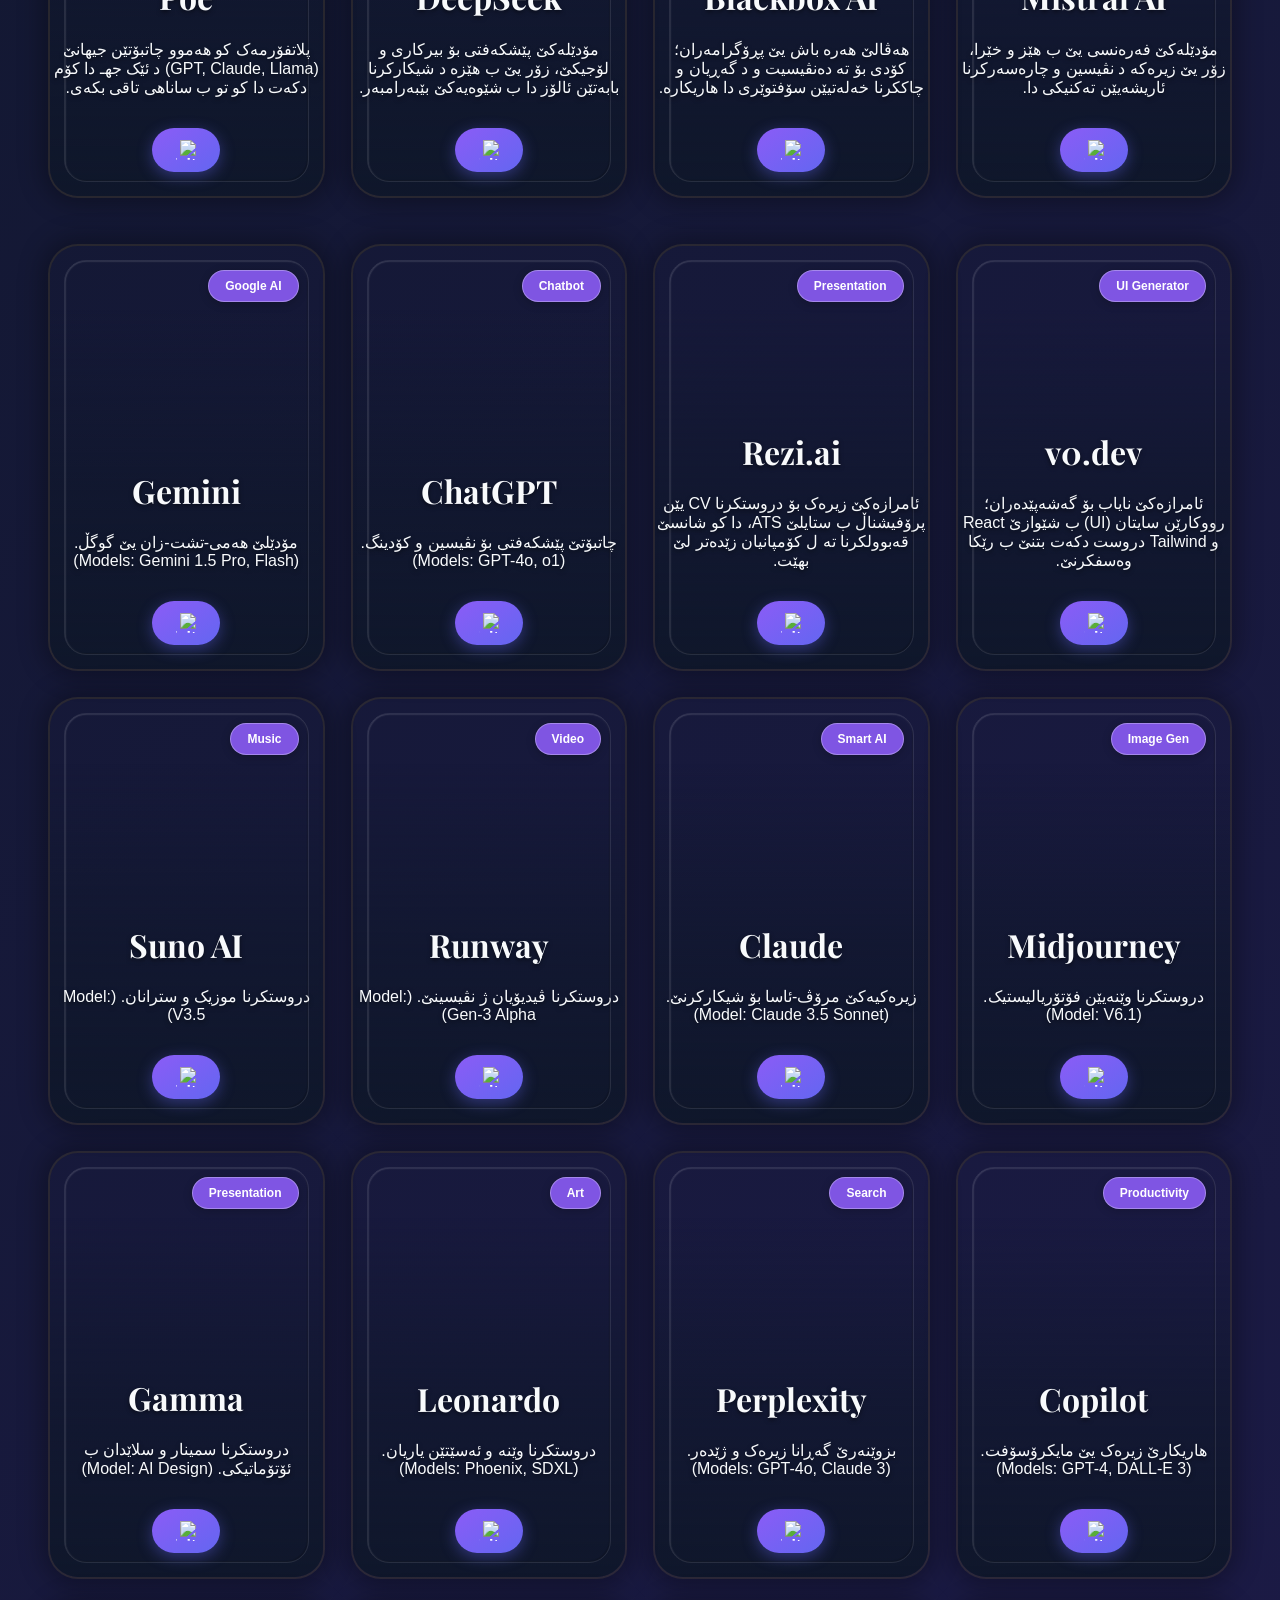
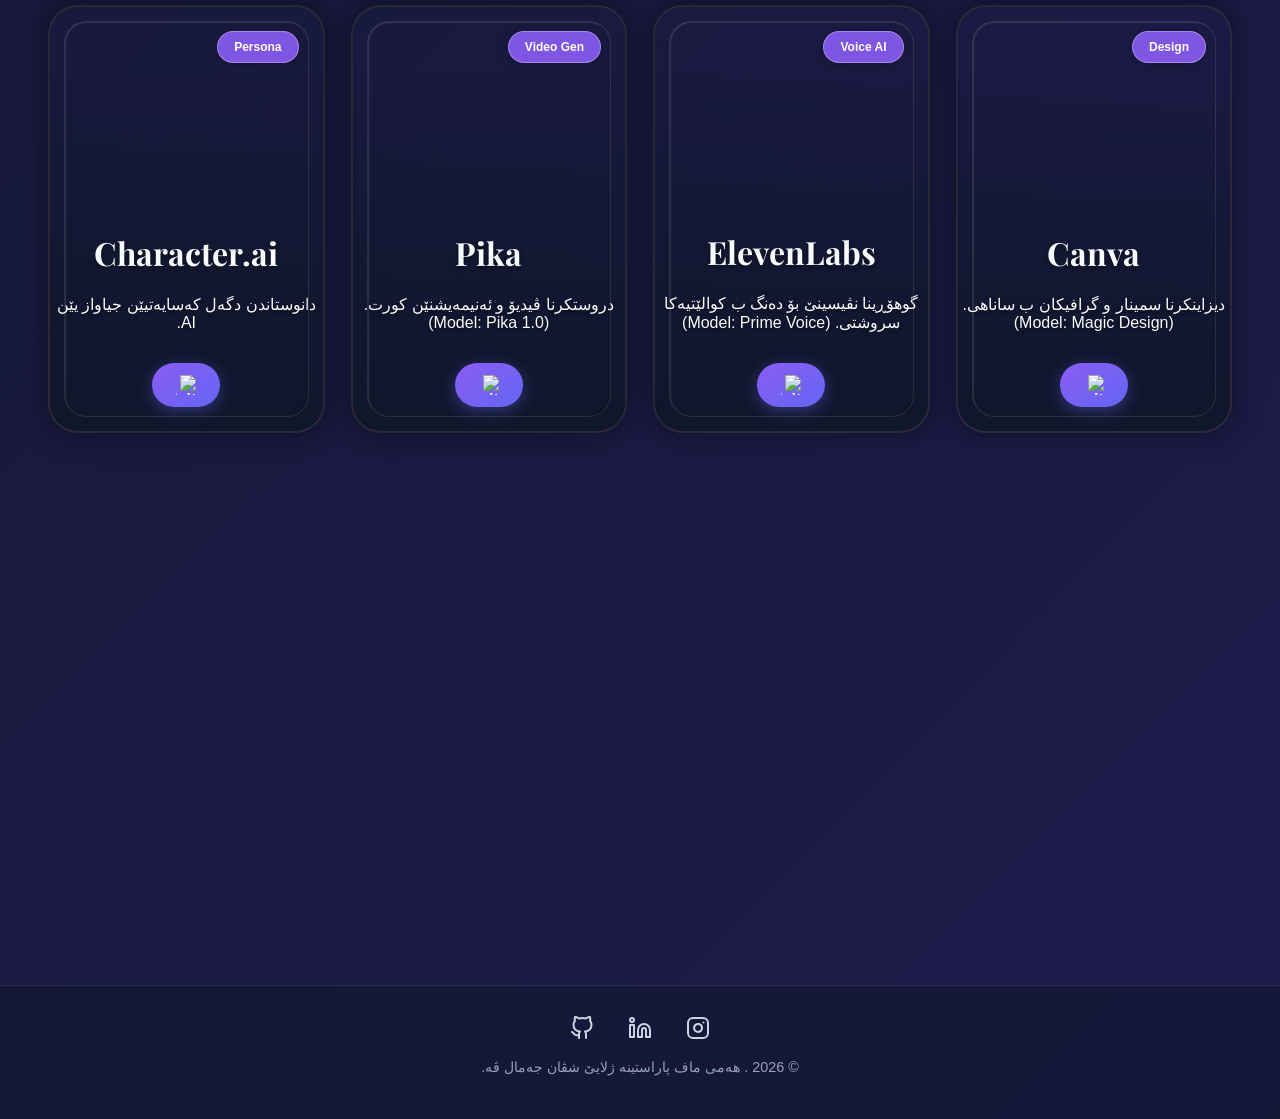
==== commit 6ed168de: "Add files via upload" ====
--- a/desktop.html
+++ b/desktop.html
@@ -15,8 +15,6 @@
         href="https://fonts.googleapis.com/css2?family=Inter:wght@300;400;500;600;700&family=Playfair+Display:wght@500;600;700&display=swap"
         rel="stylesheet">
     <link rel="stylesheet" href="style.css">
-    <script>
-    </script>
 
 </head>
 
@@ -24,10 +22,8 @@
 
     <!-- Preloader -->
     <div id="preloader">
-        speed="1"
-        style="width: 300px; height: 300px;"
-        loop
-        autoplay>
+        <dotlottie-player src="simple ai pulse.json" background="transparent" speed="1"
+            style="width: 300px; height: 300px;" loop autoplay>
         </dotlottie-player>
     </div>
 
@@ -50,6 +46,18 @@
                 autoplay>
             </dotlottie-player>
         </div>
+
+        <!-- Learn More / Info Button -->
+        <button id="infoButton" aria-label="Learn More"
+            onclick="document.querySelector('.about-section').scrollIntoView({behavior: 'smooth'})">
+            <svg xmlns="http://www.w3.org/2000/svg" width="24" height="24" viewBox="0 0 24 24" fill="none"
+                stroke="currentColor" stroke-width="2" stroke-linecap="round" stroke-linejoin="round">
+                <circle cx="12" cy="12" r="10"></circle>
+                <line x1="12" y1="16" x2="12" y2="12"></line>
+                <line x1="12" y1="8" x2="12.01" y2="8"></line>
+            </svg>
+        </button>
+
         <!-- دوگمەی سکڕۆڵ بۆ خوارێ -->
         <a href="#main-content" class="lottie-scroll-btn" aria-label="Scroll down">
             <dotlottie-wc src="https://lottie.host/b4286796-062e-4e0d-af72-b40e5ec23207/5Dpyh9bxUW.lottie" autoplay loop
@@ -62,6 +70,26 @@
         <h2>دەربارەی وێبسایتی</h2>
         <p id="about-text" class="typing-text"></p>
     </section>
+
+    <!-- Search Bar -->
+    <div class="search-container">
+        <div class="search-wrapper">
+            <input type="text" id="searchInput" class="search-input"
+                placeholder="گەڕان ل ئامرازی (مساڵ: GPT, Video)...">
+            <svg class="search-icon" xmlns="http://www.w3.org/2000/svg" fill="none" viewBox="0 0 24 24"
+                stroke="currentColor">
+                <path stroke-linecap="round" stroke-linejoin="round" stroke-width="2"
+                    d="M21 21l-6-6m2-5a7 7 0 11-14 0 7 7 0 0114 0z" />
+            </svg>
+            <button id="clearSearchBtn" class="search-clear-btn" aria-label="Clear search">
+                <svg xmlns="http://www.w3.org/2000/svg" width="14" height="14" viewBox="0 0 24 24" fill="none"
+                    stroke="currentColor" stroke-width="2" stroke-linecap="round" stroke-linejoin="round">
+                    <line x1="18" y1="6" x2="6" y2="18"></line>
+                    <line x1="6" y1="6" x2="18" y2="18"></line>
+                </svg>
+            </button>
+        </div>
+    </div>
 
     <!-- Filter Buttons -->
     <div class="filter-container">
@@ -74,10 +102,323 @@
         <button class="filter-btn" data-filter="search">گەڕان</button>
         <button class="filter-btn" data-filter="presentation">سمینار</button>
         <button class="filter-btn" data-filter="productivity">بەرهەمداری</button>
+        <button class="filter-btn" data-filter="development">گەشەپێدان</button>
+
     </div>
 
     <!-- زیادکرنا ID بۆ سکڕۆڵکرنێ -->
     <main id="main-content" class="container">
+        <a href="https://www.jasper.ai" target="_blank"
+            style="text-decoration: none; color: inherit; display: block; margin-bottom: 20px;">
+            <div class="card-container" data-category="writing"
+                style="background-image: url('https://i.ibb.co/4wF48vVS/Red-And-Yellow-Gudi-Padwa-Sale-Poster-14.png');"
+                -glare="0.2">
+                <div class="inner-border-overlay"></div>
+                <div class="content-area p-5">
+                    <div class="gradient-overlay"></div>
+                    <div class="elevation-badge">Content AI</div>
+                    <div class="text-block">
+                        <h1 class="font-serif-display text-3xl font-bold mb-2">Jasper</h1>
+                        <p class="text-sm font-light">ئامرازەکێ پرۆفیشناڵ بۆ نڤیسینا بابەتێن سۆشیاڵ میدیایێ، بلۆگ و
+                            ڕیکلامان ب شێوازەکێ سەرنجڕاکێش.</p>
+                    </div>
+                    <div class="tour-button">
+                        <img src="https://i.ibb.co/cKQ3c6Wk/click-ezgif-com-gif-maker.gif" alt="Visit"
+                            style="width: 20px; height: 20px;">
+                    </div>
+                </div>
+            </div>
+        </a>
+
+        <a href="https://www.copy.ai" target="_blank"
+            style="text-decoration: none; color: inherit; display: block; margin-bottom: 20px;">
+            <div class="card-container" data-category="writing"
+                style="background-image: url('https://i.ibb.co/1fnr0Nbn/Red-And-Yellow-Gudi-Padwa-Sale-Poster-13.png');"
+                -glare="0.2">
+                <div class="inner-border-overlay"></div>
+                <div class="content-area p-5">
+                    <div class="gradient-overlay"></div>
+                    <div class="elevation-badge">Marketing AI</div>
+                    <div class="text-block">
+                        <h1 class="font-serif-display text-3xl font-bold mb-2">Copy.ai</h1>
+                        <p class="text-sm font-light">هاریکارەکێ زیرەک بۆ نڤیسینا ئیمەیڵێن بازرگانی و پۆستێن مارکێتینگێ
+                            کو کارێ تە گەلەک ب ساناهی دکەت.</p>
+                    </div>
+                    <div class="tour-button">
+                        <img src="https://i.ibb.co/cKQ3c6Wk/click-ezgif-com-gif-maker.gif" alt="Visit"
+                            style="width: 20px; height: 20px;">
+                    </div>
+                </div>
+            </div>
+        </a>
+
+        <a href="https://quillbot.com" target="_blank"
+            style="text-decoration: none; color: inherit; display: block; margin-bottom: 20px;">
+            <div class="card-container" data-category="writing"
+                style="background-image: url('https://i.ibb.co/mVf3JJWY/Red-And-Yellow-Gudi-Padwa-Sale-Poster-12.png');"
+                -glare="0.2">
+                <div class="inner-border-overlay"></div>
+                <div class="content-area p-5">
+                    <div class="gradient-overlay"></div>
+                    <div class="elevation-badge">Paraphrasing AI</div>
+                    <div class="text-block">
+                        <h1 class="font-serif-display text-3xl font-bold mb-2">Quillbot</h1>
+                        <p class="text-sm font-light">باشترین ئامراز بۆ دوبارە داڕشتنەوەیا ڕستە و پارەگرافان و باشترکرنا
+                            کوالیتیا نڤیسینا ئینگلیزی.</p>
+                    </div>
+                    <div class="tour-button">
+                        <img src="https://i.ibb.co/cKQ3c6Wk/click-ezgif-com-gif-maker.gif" alt="Visit"
+                            style="width: 20px; height: 20px;">
+                    </div>
+                </div>
+            </div>
+        </a>
+
+        <a href="https://www.grammarly.com" target="_blank"
+            style="text-decoration: none; color: inherit; display: block; margin-bottom: 20px;">
+            <div class="card-container" data-category="writing"
+                style="background-image: url('https://i.ibb.co/7thBq4T9/Red-And-Yellow-Gudi-Padwa-Sale-Poster-11.png');"
+                -glare="0.2">
+                <div class="inner-border-overlay"></div>
+                <div class="content-area p-5">
+                    <div class="gradient-overlay"></div>
+                    <div class="elevation-badge">Grammar AI</div>
+                    <div class="text-block">
+                        <h1 class="font-serif-display text-3xl font-bold mb-2">Grammarly</h1>
+                        <p class="text-sm font-light">چاککەرێ ڕێزمانێ و ستایلێ نڤیسینێ کو ڕێ نادهەت چو خەلەتیێن
+                            زمانەوانی د تێکستێن تە دا هەبن.</p>
+                    </div>
+                    <div class="tour-button">
+                        <img src="https://i.ibb.co/cKQ3c6Wk/click-ezgif-com-gif-maker.gif" alt="Visit"
+                            style="width: 20px; height: 20px;">
+                    </div>
+                </div>
+            </div>
+        </a>
+        <a href="https://www.udio.com" target="_blank"
+            style="text-decoration: none; color: inherit; display: block; margin-bottom: 20px;">
+            <div class="card-container" data-category="music"
+                style="background-image: url('https://i.ibb.co/VKbN75g/Red-And-Yellow-Gudi-Padwa-Sale-Poster-10.png');"
+                -glare="0.2">
+                <div class="inner-border-overlay"></div>
+                <div class="content-area p-5">
+                    <div class="gradient-overlay"></div>
+                    <div class="elevation-badge">Pro Music AI</div>
+                    <div class="text-block">
+                        <h1 class="font-serif-display text-3xl font-bold mb-2">Udio</h1>
+                        <p class="text-sm font-light">پێشەنگێ نوی یێ جیهانێ بۆ دروستکرنا موزیک و سترانان ب کوالیتیا
+                            ستۆدیۆیێن هەرە بەرز.</p>
+                    </div>
+                    <div class="tour-button">
+                        <img src="https://i.ibb.co/cKQ3c6Wk/click-ezgif-com-gif-maker.gif" alt="Visit"
+                            style="width: 20px; height: 20px;">
+                    </div>
+                </div>
+            </div>
+        </a>
+
+        <a href="https://www.voicemod.net" target="_blank"
+            style="text-decoration: none; color: inherit; display: block; margin-bottom: 20px;">
+            <div class="card-container" data-category="audio"
+                style="background-image: url('https://i.ibb.co/zWn4d2tq/Red-And-Yellow-Gudi-Padwa-Sale-Poster-9.png');"
+                -glare="0.2">
+                <div class="inner-border-overlay"></div>
+                <div class="content-area p-5">
+                    <div class="gradient-overlay"></div>
+                    <div class="elevation-badge">Real-time Voice</div>
+                    <div class="text-block">
+                        <h1 class="font-serif-display text-3xl font-bold mb-2">Voicemod</h1>
+                        <p class="text-sm font-light">گوهۆڕینا دەنگی ب شێوەیەکێ ڕاستەوخۆ (Real-time) و زێدەکرنا
+                            کارتێکرنێن دەنگی یێن جودا و کەیفخۆش.</p>
+                    </div>
+                    <div class="tour-button">
+                        <img src="https://i.ibb.co/cKQ3c6Wk/click-ezgif-com-gif-maker.gif" alt="Visit"
+                            style="width: 20px; height: 20px;">
+                    </div>
+                </div>
+            </div>
+        </a>
+
+        <a href="https://mubert.com" target="_blank"
+            style="text-decoration: none; color: inherit; display: block; margin-bottom: 20px;">
+            <div class="card-container" data-category="music"
+                style="background-image: url('https://i.ibb.co/WNYhRCgv/Red-And-Yellow-Gudi-Padwa-Sale-Poster-8.png');"
+                -glare="0.2">
+                <div class="inner-border-overlay"></div>
+                <div class="content-area p-5">
+                    <div class="gradient-overlay"></div>
+                    <div class="elevation-badge">Background Music</div>
+                    <div class="text-block">
+                        <h1 class="font-serif-display text-3xl font-bold mb-2">Mubert</h1>
+                        <p class="text-sm font-light">دروستکرنا موزیکێن پاشبنەمایێ (Background Music) کو بێ مافێن
+                            چاپکرنێ نە (Royalty-free) بۆ ڤیدیۆ و ستریمەران.</p>
+                    </div>
+                    <div class="tour-button">
+                        <img src="https://i.ibb.co/cKQ3c6Wk/click-ezgif-com-gif-maker.gif" alt="Visit"
+                            style="width: 20px; height: 20px;">
+                    </div>
+                </div>
+            </div>
+        </a>
+
+        <a href="https://podcast.adobe.com/enhance" target="_blank"
+            style="text-decoration: none; color: inherit; display: block; margin-bottom: 20px;">
+            <div class="card-container" data-category="audio"
+                style="background-image: url('https://i.ibb.co/HLkMT901/Red-And-Yellow-Gudi-Padwa-Sale-Poster-7.png');"
+                -glare="0.2">
+                <div class="inner-border-overlay"></div>
+                <div class="content-area p-5">
+                    <div class="gradient-overlay"></div>
+                    <div class="elevation-badge">Audio Fix</div>
+                    <div class="text-block">
+                        <h1 class="font-serif-display text-3xl font-bold mb-2">Adobe Enhance</h1>
+                        <p class="text-sm font-light">دەنگێن خراب و تێکچووی پاقژ بکە و بکە وەک دەنگێ ستۆدیۆیێ ب رێکا
+                            تەکنۆلۆژیایێ Adobe.</p>
+                    </div>
+                    <div class="tour-button">
+                        <img src="https://i.ibb.co/cKQ3c6Wk/click-ezgif-com-gif-maker.gif" alt="Visit"
+                            style="width: 20px; height: 20px;">
+                    </div>
+                </div>
+            </div>
+        </a>
+
+        <a href="https://mistral.ai" target="_blank"
+            style="text-decoration: none; color: inherit; display: block; margin-bottom: 20px;">
+            <div class="card-container" data-category="chatbot"
+                style="background-image: url('https://i.ibb.co/JwwGSjfT/Red-And-Yellow-Gudi-Padwa-Sale-Poster-6.png');"
+                -glare="0.2">
+                <div class="inner-border-overlay"></div>
+                <div class="content-area p-5">
+                    <div class="gradient-overlay"></div>
+                    <div class="elevation-badge">Open AI Model</div>
+                    <div class="text-block">
+                        <h1 class="font-serif-display text-3xl font-bold mb-2">Mistral AI</h1>
+                        <p class="text-sm font-light">مۆدێلەکێ فەرەنسی یێ ب هێز و خێرا، زۆر یێ زیرەکە د نڤیسین و
+                            چارەسەرکرنا ئاریشەیێن تەکنیکی دا.</p>
+                    </div>
+                    <div class="tour-button">
+                        <img src="https://i.ibb.co/cKQ3c6Wk/click-ezgif-com-gif-maker.gif" alt="Visit"
+                            style="width: 20px; height: 20px;">
+                    </div>
+                </div>
+            </div>
+        </a>
+
+        <a href="https://www.blackbox.ai" target="_blank"
+            style="text-decoration: none; color: inherit; display: block; margin-bottom: 20px;">
+            <div class="card-container" data-category="development"
+                style="background-image: url('https://i.ibb.co/sv3Pvkfh/Red-And-Yellow-Gudi-Padwa-Sale-Poster-4.png');"
+                -glare="0.2">
+                <div class="inner-border-overlay"></div>
+                <div class="content-area p-5">
+                    <div class="gradient-overlay"></div>
+                    <div class="elevation-badge">Coding AI</div>
+                    <div class="text-block">
+                        <h1 class="font-serif-display text-3xl font-bold mb-2">Blackbox AI</h1>
+                        <p class="text-sm font-light">هەڤالێ هەرە باش یێ پڕۆگرامەران؛ کۆدی بۆ تە دەنڤیسیت و د گەڕیان و
+                            چاککرنا خەلەتیێن سۆفتوێری دا هاریکارە.</p>
+                    </div>
+                    <div class="tour-button">
+                        <img src="https://i.ibb.co/cKQ3c6Wk/click-ezgif-com-gif-maker.gif" alt="Visit"
+                            style="width: 20px; height: 20px;">
+                    </div>
+                </div>
+            </div>
+        </a>
+
+        <a href="https://www.deepseek.com" target="_blank"
+            style="text-decoration: none; color: inherit; display: block; margin-bottom: 20px;">
+            <div class="card-container" data-category="chatbot"
+                style="background-image: url('https://i.ibb.co/Q7NTWX1k/Red-And-Yellow-Gudi-Padwa-Sale-Poster-3.png');"
+                -glare="0.2">
+                <div class="inner-border-overlay"></div>
+                <div class="content-area p-5">
+                    <div class="gradient-overlay"></div>
+                    <div class="elevation-badge">Reasoning AI</div>
+                    <div class="text-block">
+                        <h1 class="font-serif-display text-3xl font-bold mb-2">DeepSeek</h1>
+                        <p class="text-sm font-light">مۆدێلەکێ پێشکەفتی بۆ بیرکاری و لۆجیکێ، زۆر یێ ب هێزە د شیکارکرنا
+                            بابەتێن ئالۆز دا ب شێوەیەکێ بێبەرامبەر.</p>
+                    </div>
+                    <div class="tour-button">
+                        <img src="https://i.ibb.co/cKQ3c6Wk/click-ezgif-com-gif-maker.gif" alt="Visit"
+                            style="width: 20px; height: 20px;">
+                    </div>
+                </div>
+            </div>
+        </a>
+
+        <a href="https://poe.com" target="_blank"
+            style="text-decoration: none; color: inherit; display: block; margin-bottom: 20px;">
+            <div class="card-container" data-category="productivity"
+                style="background-image: url('https://i.ibb.co/n8c9CDw2/Red-And-Yellow-Gudi-Padwa-Sale-Poster-2.png');"
+                -glare="0.2">
+                <div class="inner-border-overlay"></div>
+                <div class="content-area p-5">
+                    <div class="gradient-overlay"></div>
+                    <div class="elevation-badge">Multi-AI Hub</div>
+                    <div class="text-block">
+                        <h1 class="font-serif-display text-3xl font-bold mb-2">Poe</h1>
+                        <p class="text-sm font-light">پلاتفۆرمەک کو هەموو چاتبۆتێن جیهانێ (GPT, Claude, Llama) د ئێک جهـ
+                            دا کۆم دکەت دا کو تو ب ساناهی تاقی بکەی.</p>
+                    </div>
+                    <div class="tour-button">
+                        <img src="https://i.ibb.co/cKQ3c6Wk/click-ezgif-com-gif-maker.gif" alt="Visit"
+                            style="width: 20px; height: 20px;">
+                    </div>
+                </div>
+            </div>
+        </a>
+
+        <!-- v0.dev -->
+        <a href="https://v0.dev" target="_blank" style="text-decoration: none; color: inherit; display: block;">
+            <div class="card-container" data-category="development"
+                style="background-image: url('https://i.ibb.co/fdZVhQC9/Red-And-Yellow-Gudi-Padwa-Sale-Poster-1.png');"
+                -glare="0.2">
+                <div class="inner-border-overlay"></div>
+                <div class="content-area p-5">
+                    <div class="gradient-overlay"></div>
+                    <div class="elevation-badge">
+                        UI Generator
+                    </div>
+                    <div class="text-block">
+                        <h1 class="font-serif-display text-3xl font-bold mb-2">v0.dev</h1>
+                        <p class="text-sm font-light">ئامرازەکێ نایاب بۆ گەشەپێدەران؛ رووکارێن سایتان (UI) ب شێوازێ
+                            React و Tailwind دروست دکەت بتنێ ب رێکا وەسفکرنێ.</p>
+                    </div>
+                    <div class="tour-button">
+                        <img src="https://i.ibb.co/cKQ3c6Wk/click-ezgif-com-gif-maker.gif" alt="Visit"
+                            style="width: 20px; height: 20px;">
+                    </div>
+                </div>
+            </div>
+        </a>
+
+        <!-- Rezi.ai -->
+        <a href="https://www.rezi.ai" target="_blank" style="text-decoration: none; color: inherit; display: block;">
+            <div class="card-container" data-category="presentation productivity"
+                style="background-image: url('https://i.ibb.co/cXFST7T6/Red-And-Yellow-Gudi-Padwa-Sale-Poster.png');"
+                -glare="0.2">
+                <div class="inner-border-overlay"></div>
+                <div class="content-area p-5">
+                    <div class="gradient-overlay"></div>
+                    <div class="elevation-badge">
+                        Presentation
+                    </div>
+                    <div class="text-block">
+                        <h1 class="font-serif-display text-3xl font-bold mb-2">Rezi.ai</h1>
+                        <p class="text-sm font-light">ئامرازەکێ زیرەک بۆ دروستکرنا CV یێن پرۆفیشناڵ ب ستایلێ ATS، دا کو
+                            شانسێ قەبوولکرنا تە ل کۆمپانیان زێدەتر لێ بهێت.</p>
+                    </div>
+                    <div class="tour-button">
+                        <img src="https://i.ibb.co/cKQ3c6Wk/click-ezgif-com-gif-maker.gif" alt="Visit"
+                            style="width: 20px; height: 20px;">
+                    </div>
+                </div>
+            </div>
+        </a>
+
         <!-- ChatGPT -->
         <a href="https://chat.openai.com" target="_blank"
             style="text-decoration: none; color: inherit; display: block;">
@@ -469,6 +810,8 @@
         document.addEventListener('DOMContentLoaded', () => {
             const filterButtons = document.querySelectorAll('.filter-btn');
             const aiCards = document.querySelectorAll('.card-container');
+            const searchInput = document.getElementById('searchInput');
+            const clearBtn = document.getElementById('clearSearchBtn');
 
             filterButtons.forEach(button => {
                 button.addEventListener('click', () => {
@@ -492,6 +835,35 @@
                         }
                     });
                 });
+            });
+
+            // Search Logic
+            searchInput.addEventListener('input', (e) => {
+                const searchTerm = e.target.value.toLowerCase();
+
+                // Reset filters visual state to 'All' when searching
+                filterButtons.forEach(btn => btn.classList.remove('active'));
+                document.querySelector('[data-filter="all"]').classList.add('active');
+
+                aiCards.forEach(card => {
+                    const title = card.querySelector('h1').textContent.toLowerCase();
+                    const category = card.getAttribute('data-category'); // Optional: Search in category too
+
+                    if (title.includes(searchTerm) || (category && category.includes(searchTerm))) {
+                        card.style.display = 'block';
+                        card.classList.add('fade-in');
+                    } else {
+                        card.style.display = 'none';
+                    }
+                });
+            });
+
+            // Clear Button Logic
+            clearBtn.addEventListener('click', () => {
+                searchInput.value = '';
+                clearBtn.classList.remove('show');
+                searchInput.focus();
+                searchInput.dispatchEvent(new Event('input')); // Trigger input logic to reset cards
             });
         });
 
--- a/style.css
+++ b/style.css
@@ -1,18 +1,24 @@
 html {
-    scroll-behavior: smooth; /* بۆ جوڵەی نەرمی سکڕۆڵ */
+    scroll-behavior: smooth;
+    /* بۆ جوڵەی نەرمی سکڕۆڵ */
 }
 
 body {
-    background: linear-gradient(135deg, #0f172a 0%, #1e1b4b 100%); /* پاشبنمایێ گرێدیەنت */
+    background: linear-gradient(135deg, #0f172a 0%, #1e1b4b 100%);
+    /* پاشبنمایێ گرێدیەنت */
     color: white;
     margin: 0;
     font-family: 'Segoe UI', Tahoma, sans-serif;
     overflow-x: hidden;
     /* ڕێگری ل دیارکرنا نڤیسینان */
-    -webkit-user-select: none; /* Safari */
-    -ms-user-select: none; /* IE 10+ */
-    user-select: none; /* Standard syntax */
-    touch-action: pan-y; /* ڕێگری ل زوومکرنێ دکەت لسەر مۆبایلێ */
+    -webkit-user-select: none;
+    /* Safari */
+    -ms-user-select: none;
+    /* IE 10+ */
+    user-select: none;
+    /* Standard syntax */
+    touch-action: pan-y;
+    /* ڕێگری ل زوومکرنێ دکەت لسەر مۆبایلێ */
 }
 
 /* --- Particle Background --- */
@@ -22,27 +28,36 @@
     left: 0;
     width: 100%;
     height: 100%;
-    z-index: -1; /* دەچێتە پشتەوەی هەموو شتێک */
-    pointer-events: none; /* ڕێگری لە کلیک ناکات */
+    z-index: -1;
+    /* دەچێتە پشتەوەی هەموو شتێک */
+    pointer-events: none;
+    /* ڕێگری لە کلیک ناکات */
 }
 
 /* پشکا لۆگۆی دکەتە سەنتەر */
 .hero-section {
-    height: 80px; /* کرە ناڤبارەکێ کورت */
-    position: fixed; /* جێگیرکرن ل سەرێ لاپەڕی */
+    height: 80px;
+    /* کرە ناڤبارەکێ کورت */
+    position: fixed;
+    /* جێگیرکرن ل سەرێ لاپەڕی */
     top: 0;
     left: 0;
     width: 100%;
     display: flex;
-    justify-content: space-between; /* لایێ چەپێ و ڕاستێ */
-    align-items: center; 
+    justify-content: space-between;
+    /* لایێ چەپێ و ڕاستێ */
+    align-items: center;
     padding: 0 40px;
-    background: rgba(15, 23, 42, 0.65); /* پاشبنمایێ تاریکتر بۆ شوشەیی */
+    background: rgba(15, 23, 42, 0.65);
+    /* پاشبنمایێ تاریکتر بۆ شوشەیی */
     backdrop-filter: blur(16px);
     -webkit-backdrop-filter: blur(16px);
-    border-bottom: 1px solid rgba(255, 255, 255, 0.08); /* هێڵێکی ناسک */
-    box-shadow: 0 4px 30px rgba(0, 0, 0, 0.2); /* سێبەری مۆدێرن */
-    transition: all 0.4s ease; /* جوڵەی نەرم بۆ بچووکبوونەوە */
+    border-bottom: 1px solid rgba(255, 255, 255, 0.08);
+    /* هێڵێکی ناسک */
+    box-shadow: 0 4px 30px rgba(0, 0, 0, 0.2);
+    /* سێبەری مۆدێرن */
+    transition: all 0.4s ease;
+    /* جوڵەی نەرم بۆ بچووکبوونەوە */
     z-index: 1000;
     box-sizing: border-box;
 }
@@ -50,15 +65,17 @@
 /* ستایل بۆ wrapperـێ لۆگۆی */
 .logo-wrapper {
     display: flex;
-    flex-direction: row; /* تەنیشت یەک */
-    align-items: center; 
+    flex-direction: row;
+    /* تەنیشت یەک */
+    align-items: center;
     gap: 15px;
 }
 
 /* قەبارێ لۆگۆی */
 /* ستایل بۆ لۆگۆ */
 .main-logo {
-    width: 50px; /* بچووککرنا لۆگۆی */
+    width: 50px;
+    /* بچووککرنا لۆگۆی */
     height: 50px;
     transition: all 0.4s ease;
 }
@@ -68,7 +85,7 @@
 /* ستایل بۆ ناڤێ مالپەری */
 .site-title {
     font-size: 1.5rem;
-        margin-top: 0;
+    margin-top: 0;
     background: linear-gradient(90deg, #c084fc, #6366f1);
     -webkit-background-clip: text;
     background-clip: text;
@@ -76,8 +93,9 @@
     text-shadow: 0 0 30px rgba(139, 92, 246, 0.3);
     font-weight: bold;
     transition: all 0.4s ease;
-    position: relative; /* پێویستە بۆ جێگیرکردنی Glitch Layers */
-    
+    position: relative;
+    /* پێویستە بۆ جێگیرکردنی Glitch Layers */
+
 }
 
 
@@ -94,7 +112,8 @@
     display: flex;
     align-items: center;
     justify-content: center;
-    display: none; /* ڤەشارتنا دوگمەیێ سکڕۆڵ */
+    display: none;
+    /* ڤەشارتنا دوگمەیێ سکڕۆڵ */
 }
 
 /* کارتێن خوارێ */
@@ -108,22 +127,26 @@
 
 /* --- ستایلێ بەشێ دەربارەی (About Section) --- */
 .about-section {
-    padding: 110px 20px 10px 20px; /* Padding-top بۆ ئەوەی نەچێتە ژێر ناڤبار */
+    padding: 110px 20px 10px 20px;
+    /* Padding-top بۆ ئەوەی نەچێتە ژێر ناڤبار */
     text-align: center;
     max-width: 800px;
     margin: 0 auto;
 }
+
 .about-section h2 {
     font-size: 2rem;
     margin-bottom: 15px;
     color: #fff;
     font-weight: bold;
 }
+
 .about-section p {
     color: #cbd5e1;
-   font-size: 1.1rem;
+    font-size: 1.1rem;
     line-height: 1.6;
 }
+
 .shvan-name {
     color: #8b5cf6;
     font-weight: bold;
@@ -136,6 +159,7 @@
     margin-bottom: 10px;
     padding: 0 20px;
 }
+
 .filter-btn {
     background: rgba(255, 255, 255, 0.1);
     backdrop-filter: blur(10px);
@@ -150,6 +174,7 @@
     transition: all 0.3s cubic-bezier(0.4, 0, 0.2, 1);
     box-shadow: 0 4px 6px rgba(0, 0, 0, 0.1);
 }
+
 .filter-btn:hover {
     background: rgba(255, 255, 255, 0.25);
     border-color: rgba(255, 255, 255, 0.5);
@@ -157,6 +182,7 @@
     color: white;
     box-shadow: 0 8px 15px rgba(0, 0, 0, 0.2);
 }
+
 .filter-btn.active {
     background: linear-gradient(135deg, rgba(139, 92, 246, 0.9), rgba(99, 102, 241, 0.9));
     color: white;
@@ -174,30 +200,36 @@
     display: block;
     width: 100%;
     /* max-width: 380px; لابردنی سنوور بۆ ئەوەی لە گریددا باش دەربکەوێت */
-    aspect-ratio: 9 / 14; /* درێژی کارتەکە */
+    aspect-ratio: 9 / 14;
+    /* درێژی کارتەکە */
     border-radius: 1.75rem;
     overflow: hidden;
     background-size: cover;
     background-position: center;
     box-shadow:
-        0 0 0 2px rgba(255, 214, 102, 0.1), /* بۆردەری تەنک */
+        0 0 0 2px rgba(255, 214, 102, 0.1),
+        /* بۆردەری تەنک */
         0 0 25px 8px rgba(0, 0, 0, 0.3);
     transform-style: preserve-3d;
     cursor: pointer;
     will-change: box-shadow, background-size;
-    transition: box-shadow 0.3s ease; /* خێراتر بۆ جوڵەی سێبەر */
+    transition: box-shadow 0.3s ease;
+    /* خێراتر بۆ جوڵەی سێبەر */
 }
 
 .card-container:hover {
     box-shadow:
-        0 0 0 3px rgba(139, 92, 246, 0.6), /* ڕەنگی مۆر بۆ هۆڤەر */
+        0 0 0 3px rgba(139, 92, 246, 0.6),
+        /* ڕەنگی مۆر بۆ هۆڤەر */
         0 0 35px 12px rgba(139, 92, 246, 0.25);
 }
 
 .card-container:active {
     box-shadow:
-        0 0 0 4px rgba(139, 92, 246, 1), /* گەشتر لە کاتی کلیک */
-        0 0 50px 20px rgba(139, 92, 246, 0.6); /* ڕووناکیەکە زیاتر دەبێت */
+        0 0 0 4px rgba(139, 92, 246, 1),
+        /* گەشتر لە کاتی کلیک */
+        0 0 50px 20px rgba(139, 92, 246, 0.6);
+    /* ڕووناکیەکە زیاتر دەبێت */
 }
 
 .inner-border-overlay {
@@ -225,7 +257,9 @@
 
 .gradient-overlay {
     position: absolute;
-    bottom: 0; left: 0; right: 0;
+    bottom: 0;
+    left: 0;
+    right: 0;
     height: 85%;
     background: linear-gradient(to top, rgba(15, 23, 42, 0.95) 0%, rgba(15, 23, 42, 0.6) 50%, transparent 100%);
     pointer-events: none;
@@ -236,7 +270,8 @@
     position: absolute;
     top: 1.5rem;
     right: 1.5rem;
-    background: rgba(139, 92, 246, 0.9); /* ڕەنگی مۆر */
+    background: rgba(139, 92, 246, 0.9);
+    /* ڕەنگی مۆر */
     border-radius: 9999px;
     padding: 0.5rem 1rem;
     color: white;
@@ -250,7 +285,7 @@
 .text-block {
     color: #f8fafc;
     text-align: center;
-    text-shadow: 0 2px 4px rgba(0,0,0,0.5);
+    text-shadow: 0 2px 4px rgba(0, 0, 0, 0.5);
     transform: translateZ(25px);
     margin-bottom: 15px;
 }
@@ -285,12 +320,15 @@
 @media (max-width: 768px) {
     .container {
         padding: 30px 15px 50px 15px;
-        grid-template-columns: 1fr; /* ١ کارت د هەر ڕێزەکێ دا بۆ دیزاینەکا جوانتر و ڕوونتر */
-        gap: 20px; /* زێدەکرنا بۆشایی */
+        grid-template-columns: 1fr;
+        /* ١ کارت د هەر ڕێزەکێ دا بۆ دیزاینەکا جوانتر و ڕوونتر */
+        gap: 20px;
+        /* زێدەکرنا بۆشایی */
     }
 
     .hero-section {
-        padding: 0 15px; /* بچووککرنەوەی پەراوێزی ناڤبار بۆ شاشەی مۆبایل */
+        padding: 0 15px;
+        /* بچووککرنەوەی پەراوێزی ناڤبار بۆ شاشەی مۆبایل */
     }
 
     /* بچووککرنا قەبارێ لۆگۆی و ناڤی بۆ مۆبایلێ */
@@ -298,21 +336,27 @@
         width: 40px;
         height: 40px;
     }
+
     .site-title {
         font-size: 1.2rem;
     }
 
     /* گونجاندنا نڤیسینێن ناڤ کارتان دا */
     .text-block h1 {
-        font-size: 2rem; /* ناڤێ کارتی */
-    }
+        font-size: 2rem;
+        /* ناڤێ کارتی */
+    }
+
     .text-block p {
-        font-size: 0.95rem; /* وەسف */
-    }
+        font-size: 0.95rem;
+        /* وەسف */
+    }
+
     .tour-button {
         padding: 0.7rem 1.4rem;
         font-size: 0.95rem;
     }
+
     .elevation-badge {
         padding: 0.5rem 1rem;
         font-size: 0.75rem;
@@ -321,28 +365,36 @@
     .about-section h2 {
         font-size: 1.5rem;
     }
+
     .about-section p {
         font-size: 0.9rem;
     }
 
     .filter-container {
         display: flex;
-        overflow-x: auto; /* Allow horizontal scrolling */
+        overflow-x: auto;
+        /* Allow horizontal scrolling */
         padding-bottom: 10px;
         touch-action: pan-x;
         justify-content: flex-start;
-        -ms-overflow-style: none; /* IE and Edge */
-        scrollbar-width: none; /* Firefox */
-    }
-    
+        -ms-overflow-style: none;
+        /* IE and Edge */
+        scrollbar-width: none;
+        /* Firefox */
+    }
+
     .filter-container::-webkit-scrollbar {
-        display: none; /* Chrome, Safari and Opera */
-    }
-    
+        display: none;
+        /* Chrome, Safari and Opera */
+    }
+
     .filter-btn {
-        flex-shrink: 0; /* ڕێگری لە بچووکبوونەوەی دوگمەکان دەگرێت */
-        white-space: nowrap; /* ڕێگری لە دابەزینی ئاستی دەق */
-        margin: 0 6px; /* پاراستنی مەودای یەکسان */
+        flex-shrink: 0;
+        /* ڕێگری لە بچووکبوونەوەی دوگمەکان دەگرێت */
+        white-space: nowrap;
+        /* ڕێگری لە دابەزینی ئاستی دەق */
+        margin: 0 6px;
+        /* پاراستنی مەودای یەکسان */
     }
 }
 
@@ -352,19 +404,26 @@
         opacity: 0;
         transform: scale(0.95) translateY(20px);
     }
+
     to {
         opacity: 1;
         transform: scale(1) translateY(0);
     }
 }
 
-    .card-container {
-        opacity: 0; /* کارت دەستپێکێ ڤەشێرە */
-        transform: translateY(50px); /* ب 50px ژ جهێ خۆ یێ ئاسایی دەرخە */
-        transition: all 0.8s ease; /* ترانزەیشن بۆ جوڵەیەکا نەرم */
-    }
-
-.card-container.revealed { opacity: 1; transform: translateY(0); }
+.card-container {
+    opacity: 0;
+    /* کارت دەستپێکێ ڤەشێرە */
+    transform: translateY(50px);
+    /* ب 50px ژ جهێ خۆ یێ ئاسایی دەرخە */
+    transition: all 0.8s ease;
+    /* ترانزەیشن بۆ جوڵەیەکا نەرم */
+}
+
+.card-container.revealed {
+    opacity: 1;
+    transform: translateY(0);
+}
 
 .fade-in {
     animation: fadeIn 0.5s ease forwards;
@@ -399,33 +458,75 @@
 }
 
 @keyframes glitch-anim-1 {
-    0% { clip: rect(2px, 9999px, 10px, 0); }
-    20% { clip: rect(25px, 9999px, 30px, 0); }
-    40% { clip: rect(5px, 9999px, 15px, 0); }
-    60% { clip: rect(15px, 9999px, 20px, 0); }
-    80% { clip: rect(10px, 9999px, 35px, 0); }
-    100% { clip: rect(30px, 9999px, 5px, 0); }
+    0% {
+        clip: rect(2px, 9999px, 10px, 0);
+    }
+
+    20% {
+        clip: rect(25px, 9999px, 30px, 0);
+    }
+
+    40% {
+        clip: rect(5px, 9999px, 15px, 0);
+    }
+
+    60% {
+        clip: rect(15px, 9999px, 20px, 0);
+    }
+
+    80% {
+        clip: rect(10px, 9999px, 35px, 0);
+    }
+
+    100% {
+        clip: rect(30px, 9999px, 5px, 0);
+    }
 }
 
 @keyframes glitch-anim-2 {
-    0% { clip: rect(15px, 9999px, 35px, 0); }
-    20% { clip: rect(35px, 9999px, 15px, 0); }
-    40% { clip: rect(5px, 9999px, 25px, 0); }
-    60% { clip: rect(25px, 9999px, 10px, 0); }
-    80% { clip: rect(10px, 9999px, 40px, 0); }
-    100% { clip: rect(40px, 9999px, 5px, 0); }
+    0% {
+        clip: rect(15px, 9999px, 35px, 0);
+    }
+
+    20% {
+        clip: rect(35px, 9999px, 15px, 0);
+    }
+
+    40% {
+        clip: rect(5px, 9999px, 25px, 0);
+    }
+
+    60% {
+        clip: rect(25px, 9999px, 10px, 0);
+    }
+
+    80% {
+        clip: rect(10px, 9999px, 40px, 0);
+    }
+
+    100% {
+        clip: rect(40px, 9999px, 5px, 0);
+    }
 }
 
 /* --- Typewriter Effect --- */
 .typing-text {
     border-right: 3px solid rgba(255, 255, 255, 0.75);
     animation: blink-caret 0.75s step-end infinite;
-    min-height: 1.6em; /* Prevent collapsing before text appears */
+    min-height: 1.6em;
+    /* Prevent collapsing before text appears */
 }
 
 @keyframes blink-caret {
-    from, to { border-color: transparent; }
-    50% { border-color: rgba(255, 255, 255, 0.75); }
+
+    from,
+    to {
+        border-color: transparent;
+    }
+
+    50% {
+        border-color: rgba(255, 255, 255, 0.75);
+    }
 }
 
 /* --- Custom Cursor (Desktop Only) --- */
@@ -433,7 +534,8 @@
 /* --- Custom Cursor (Desktop Only) --- */
 @media (min-width: 769px) {
     body {
-        cursor: none; /* ڤەشارتنا ماوسێ ئاسایی */
+        cursor: none;
+        /* ڤەشارتنا ماوسێ ئاسایی */
     }
 
     .custom-cursor {
@@ -448,7 +550,8 @@
         z-index: 9999;
         transform: translate(-50%, -50%);
         transition: width 0.2s, height 0.2s, background-color 0.2s, transform 0.1s;
-        mix-blend-mode: difference; /* ڕەنگی جیاواز ددەت ل سەر پاشبنمایێن سپی/ڕەش */
+        mix-blend-mode: difference;
+        /* ڕەنگی جیاواز ددەت ل سەر پاشبنمایێن سپی/ڕەش */
     }
 
     .custom-cursor-dot {
@@ -542,13 +645,14 @@
     left: 50%;
     transform: translate(-50%, -50%);
     background-color: rgba(15, 23, 42, 0.95);
-    border: 1px solid #ef4444; /* ڕەنگێ سور بۆ ئاگەهدارکرنێ */
+    border: 1px solid #ef4444;
+    /* ڕەنگێ سور بۆ ئاگەهدارکرنێ */
     color: white;
     padding: 20px 30px;
     border-radius: 12px;
     z-index: 10002;
     text-align: center;
-    box-shadow: 0 10px 25px rgba(0,0,0,0.5);
+    box-shadow: 0 10px 25px rgba(0, 0, 0, 0.5);
     opacity: 0;
     visibility: hidden;
     transition: opacity 0.3s ease, visibility 0.3s ease;
@@ -559,7 +663,7 @@
 
 #zoom-alert.show {
     opacity: 1;
-        padding: 20px 30px;
+    padding: 20px 30px;
 
     visibility: visible;
 }
@@ -567,14 +671,17 @@
 
 /* ستایل بۆ دوگمێ ڕیفرێشێ */
 #refreshButton {
-    background: rgba(255, 255, 255, 0.05); /* زۆر کاڵ بۆ دیزاینی مۆدێرن */
+    background: rgba(255, 255, 255, 0.05);
+    /* زۆر کاڵ بۆ دیزاینی مۆدێرن */
     backdrop-filter: blur(12px);
     -webkit-backdrop-filter: blur(12px);
     border: 1px solid rgba(255, 255, 255, 0.1);
     color: #f8fafc;
     padding: 8px 16px;
-    margin-left: 0; /* پێویست ناکات بەهۆی space-between */
-    border-radius: 9999px; /* شێوەی خڕ (Pill Shape) */
+    margin-left: 0;
+    /* پێویست ناکات بەهۆی space-between */
+    border-radius: 9999px;
+    /* شێوەی خڕ (Pill Shape) */
     cursor: pointer;
     font-weight: 500;
     font-size: 0.9rem;
@@ -587,7 +694,8 @@
 
 #refreshButton:hover {
     background: rgba(255, 255, 255, 0.15);
-    border-color: rgba(139, 92, 246, 0.5); /* ڕەنگی مۆر بۆ هۆڤەر */
+    border-color: rgba(139, 92, 246, 0.5);
+    /* ڕەنگی مۆر بۆ هۆڤەر */
     transform: translateY(-2px);
     color: white;
     box-shadow: 0 4px 15px rgba(139, 92, 246, 0.3);
@@ -598,7 +706,32 @@
     box-shadow: 0 2px 8px rgba(139, 92, 246, 0.3);
 }
 
-
+/* --- Info / Learn More Button --- */
+#infoButton {
+    background: rgba(255, 255, 255, 0.05);
+    backdrop-filter: blur(12px);
+    -webkit-backdrop-filter: blur(12px);
+    border: 1px solid rgba(255, 255, 255, 0.1);
+    color: #f8fafc;
+    width: 42px;
+    height: 42px;
+    border-radius: 50%;
+    /* شێوەی خڕ */
+    cursor: pointer;
+    transition: all 0.3s cubic-bezier(0.4, 0, 0.2, 1);
+    box-shadow: 0 2px 8px rgba(0, 0, 0, 0.15);
+    display: flex;
+    align-items: center;
+    justify-content: center;
+}
+
+#infoButton:hover {
+    background: rgba(255, 255, 255, 0.15);
+    border-color: rgba(139, 92, 246, 0.5);
+    transform: translateY(-2px);
+    color: white;
+    box-shadow: 0 4px 15px rgba(139, 92, 246, 0.3);
+}
 
 /* --- دوگمەی سکڕۆڵ بۆ خوارێ --- */
 .lottie-scroll-btn {
@@ -617,29 +750,115 @@
 
 
 
-    
+
 .site-title {
-  display:none;
+    display: none;
 }
 
 .hero-section {
     padding: 0 30px;
 }
+
 .progress {
     height: 100%;
     width: 0;
-        background: repeating-linear-gradient(
-      45deg,
-      #8b5cf6,
-      #8b5cf6 10px,
-      #7c3aed 10px,
-      #7c3aed 20px
-    );
+    background: repeating-linear-gradient(45deg,
+            #8b5cf6,
+            #8b5cf6 10px,
+            #7c3aed 10px,
+            #7c3aed 20px);
     transition: width 0.2s ease;
 }
+
 .progress {
     height: 100%;
     width: 0;
-    background: linear-gradient(to right, #8b5cf6, #6366f1); /* Added a gradient */
+    background: linear-gradient(to right, #8b5cf6, #6366f1);
+    /* Added a gradient */
     transition: width 0.2s ease;
 }
+
+/* --- Search Bar Styles --- */
+.search-container {
+    position: relative;
+    width: 100%;
+    max-width: 500px;
+    margin: 10px auto 25px auto;
+    padding: 0 20px;
+    box-sizing: border-box;
+}
+
+.search-wrapper {
+    position: relative;
+    width: 100%;
+}
+
+.search-input {
+    width: 100%;
+    padding: 14px 50px 14px 45px;
+    /* Added padding-left for clear button */
+    /* Right padding for icon in RTL */
+    border-radius: 30px;
+    background: rgba(255, 255, 255, 0.08);
+    backdrop-filter: blur(10px);
+    -webkit-backdrop-filter: blur(10px);
+    border: 1px solid rgba(255, 255, 255, 0.15);
+    color: white;
+    font-size: 1rem;
+    font-family: inherit;
+    outline: none;
+    transition: all 0.3s cubic-bezier(0.4, 0, 0.2, 1);
+    box-shadow: 0 4px 6px rgba(0, 0, 0, 0.05);
+}
+
+.search-input:focus {
+    background: rgba(255, 255, 255, 0.15);
+    box-shadow: 0 0 20px rgba(139, 92, 246, 0.3);
+    border-color: rgba(139, 92, 246, 0.5);
+    transform: translateY(-1px);
+}
+
+.search-input::placeholder {
+    color: #94a3b8;
+}
+
+.search-icon {
+    position: absolute;
+    right: 18px;
+    top: 50%;
+    transform: translateY(-50%);
+    color: #cbd5e1;
+    pointer-events: none;
+    width: 20px;
+    height: 20px;
+}
+
+.search-clear-btn {
+    position: absolute;
+    left: 12px;
+    top: 50%;
+    transform: translateY(-50%);
+    background: rgba(255, 255, 255, 0.1);
+    border: none;
+    color: #cbd5e1;
+    border-radius: 50%;
+    width: 24px;
+    height: 24px;
+    display: flex;
+    align-items: center;
+    justify-content: center;
+    cursor: pointer;
+    opacity: 0;
+    visibility: hidden;
+    transition: all 0.2s ease;
+}
+
+.search-clear-btn.show {
+    opacity: 1;
+    visibility: visible;
+}
+
+.search-clear-btn:hover {
+    background: rgba(255, 255, 255, 0.25);
+    color: white;
+}
